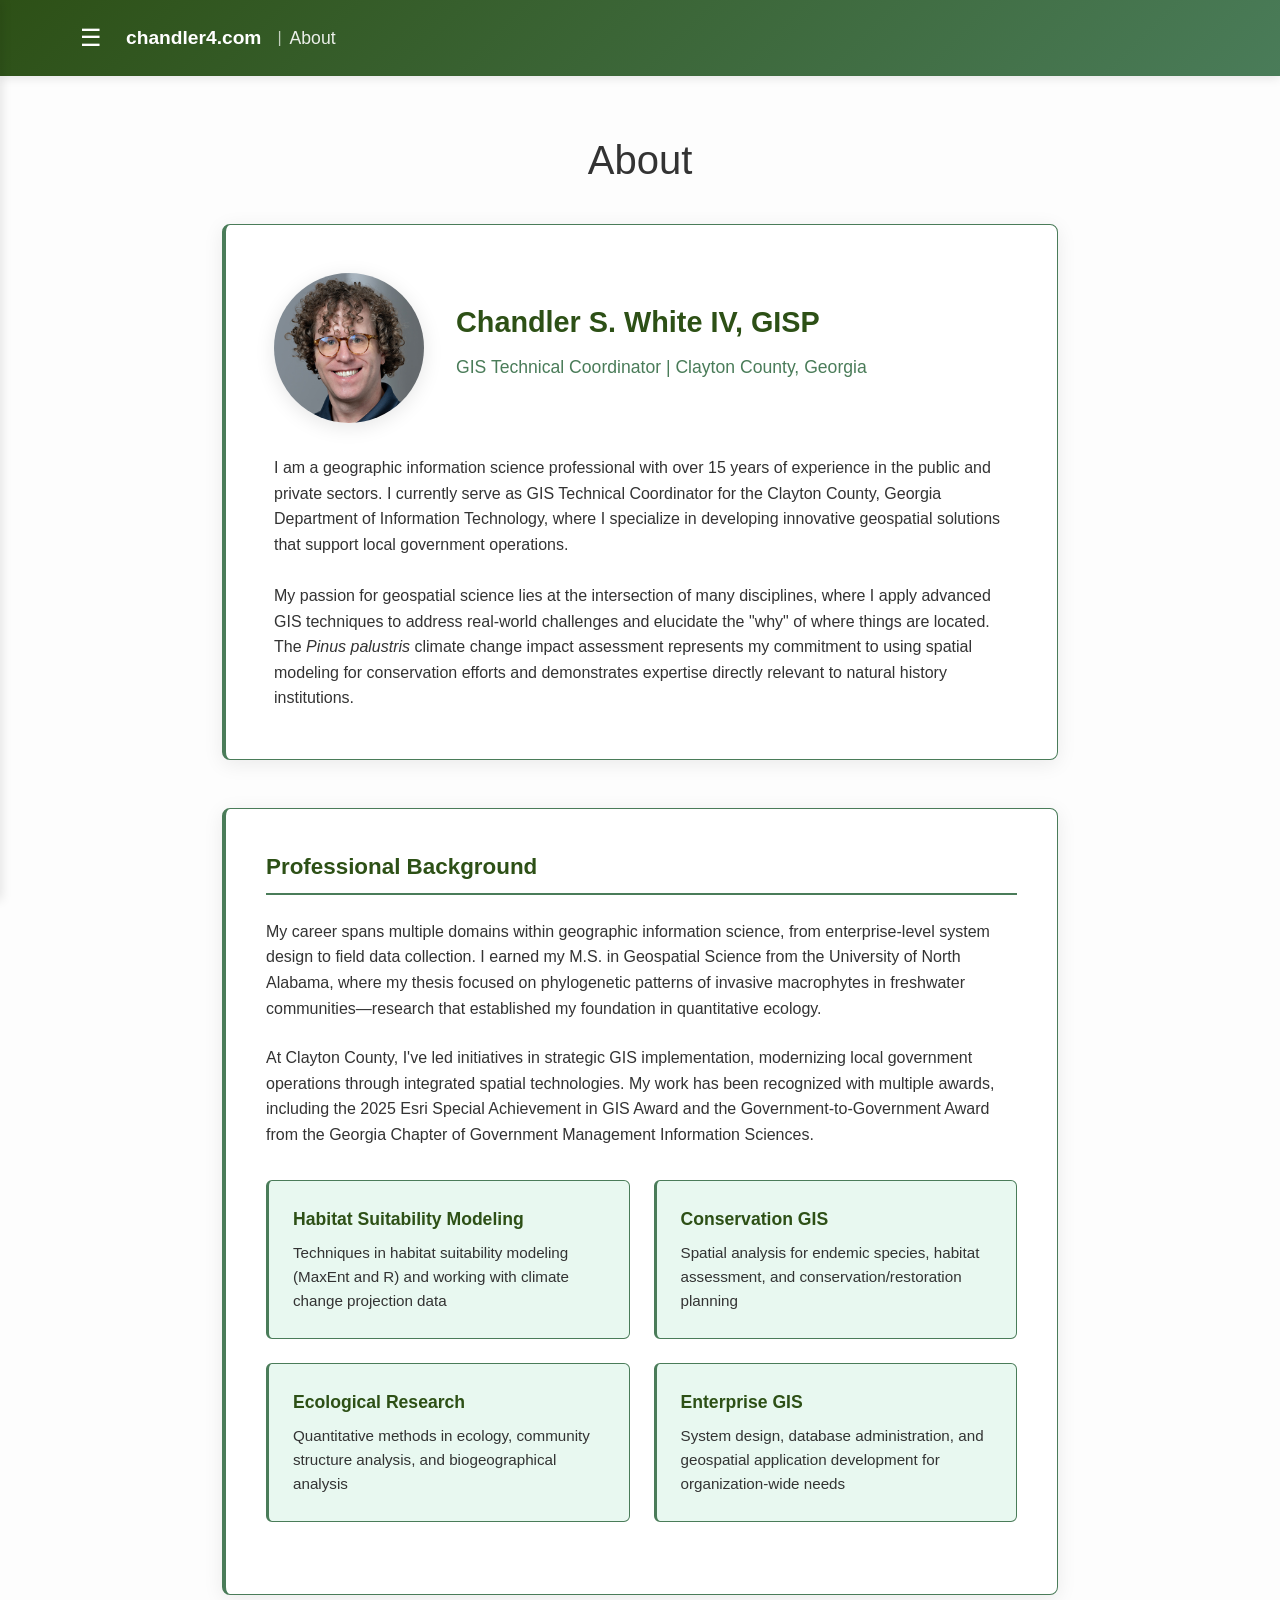
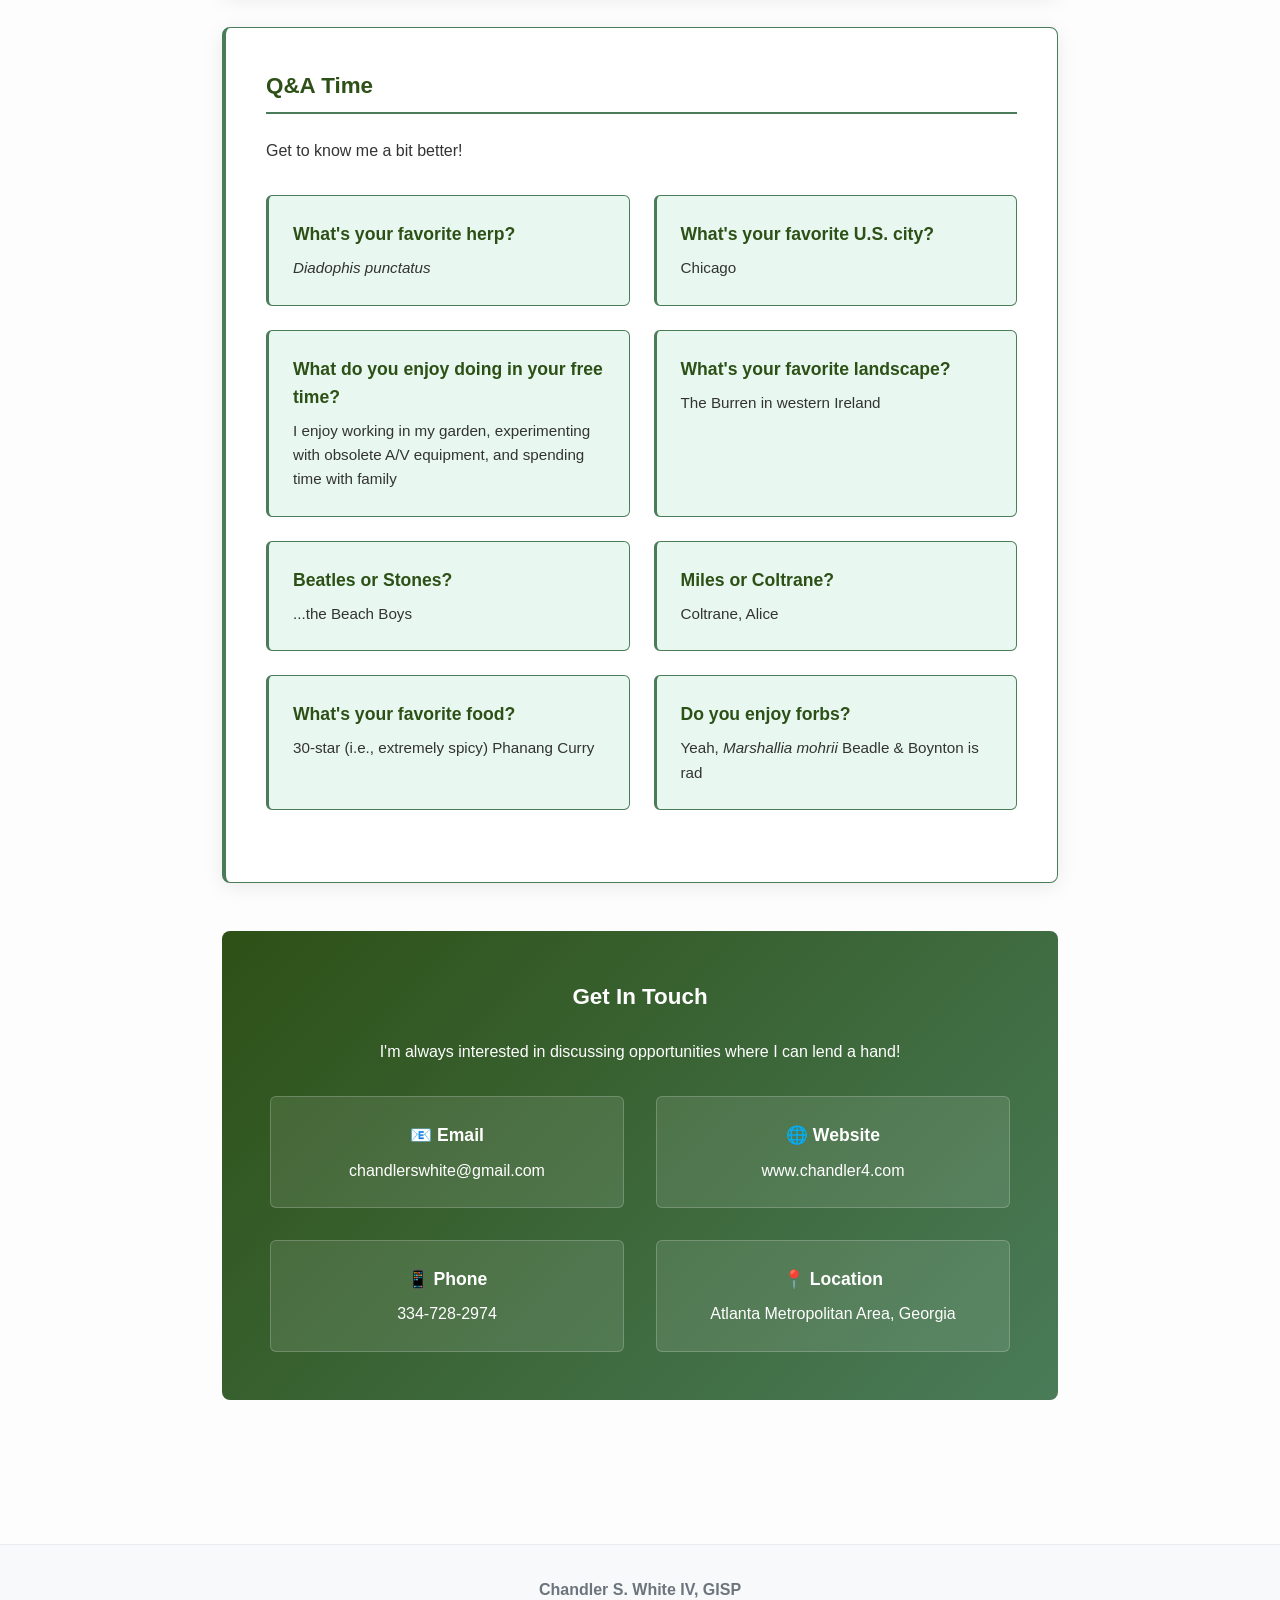
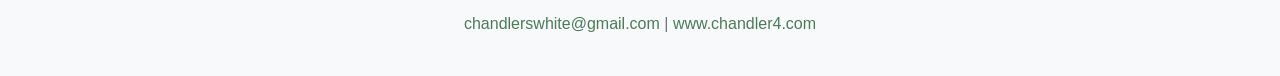
==== about.html @ e71ad875 "Update about.html" ====
<!DOCTYPE html>
<html lang="en">
<head>
    <meta charset="UTF-8">
    <meta name="viewport" content="width=device-width, initial-scale=1.0">
    <title>chandler4.com| About</title>
    <meta name="description" content="About Chandler S. White IV - Geographic Information Science Professional specializing in spatial analysis, conservation ecology, and species distribution modeling.">
    <style>
        * {
            margin: 0;
            padding: 0;
            box-sizing: border-box;
        }

        body {
            font-family: 'Segoe UI', Tahoma, Geneva, Verdana, sans-serif;
            line-height: 1.6;
            color: #333;
            background-color: #fdfdfd;
            padding-top: 80px;
        }

        header {
            background: linear-gradient(135deg, #2d5016 0%, #4a7c59 100%);
            color: white;
            position: fixed;
            top: 0;
            left: 0;
            right: 0;
            z-index: 1000;
            box-shadow: 0 2px 10px rgba(0,0,0,0.1);
            transition: box-shadow 0.3s ease;
        }

        .header-content {
            display: flex;
            align-items: center;
            padding: 1rem 2rem;
            max-width: 1200px;
            margin: 0 auto;
        }

        .hamburger {
            background: none;
            border: none;
            color: white;
            font-size: 1.5rem;
            cursor: pointer;
            padding: 0.5rem;
            margin-right: 1rem;
            border-radius: 4px;
            transition: background-color 0.3s ease;
        }

        .hamburger:hover {
            background-color: rgba(255,255,255,0.1);
        }

        .site-title {
            font-size: 1.2rem;
            font-weight: 600;
            margin-right: 0.5rem;
        }

        .separator {
            margin: 0 0.5rem;
            opacity: 0.7;
        }

        .page-title {
            font-size: 1.1rem;
            font-weight: 400;
            opacity: 0.9;
        }

        .nav-menu {
            position: fixed;
            top: 0;
            left: -300px;
            width: 300px;
            height: 100vh;
            background: linear-gradient(135deg, #2d5016 0%, #4a7c59 100%);
            transition: left 0.3s ease;
            z-index: 1001;
            padding-top: 5rem;
            box-shadow: 2px 0 10px rgba(0,0,0,0.1);
        }

        .nav-menu.open {
            left: 0;
        }

        .nav-overlay {
            position: fixed;
            top: 0;
            left: 0;
            width: 100%;
            height: 100vh;
            background: rgba(0,0,0,0.5);
            z-index: 999;
            opacity: 0;
            visibility: hidden;
            transition: opacity 0.3s ease, visibility 0.3s ease;
        }

        .nav-overlay.open {
            opacity: 1;
            visibility: visible;
        }

        .nav-menu ul {
            list-style: none;
            padding: 0 2rem;
        }

        .nav-menu li {
            margin-bottom: 0.5rem;
        }

        .nav-menu a {
            color: white;
            text-decoration: none;
            font-weight: 500;
            padding: 0.75rem 1rem;
            display: block;
            border-radius: 4px;
            transition: background-color 0.3s ease;
        }

        .nav-menu a:hover, .nav-menu a.active {
            background-color: rgba(255,255,255,0.2);
        }

        .close-menu {
            position: absolute;
            top: 1rem;
            right: 1rem;
            background: none;
            border: none;
            color: white;
            font-size: 1.5rem;
            cursor: pointer;
            padding: 0.5rem;
            border-radius: 4px;
            transition: background-color 0.3s ease;
        }

        .close-menu:hover {
            background-color: rgba(255,255,255,0.1);
        }

        body {
            padding-top: 80px;
        }

        .container {
            max-width: 1200px;
            margin: 0 auto;
            padding: 0 2rem;
        }

        .hero {
            text-align: center;
            margin-bottom: 2rem;
        }

        .hero h1 {
            font-size: 2.5rem;
            margin-bottom: 0.5rem;
            font-weight: 300;
        }

        .hero h2 {
            font-size: 1.2rem;
            opacity: 0.9;
            font-weight: 400;
        }

        main {
            max-width: 900px;
            margin: 0 auto;
            padding: 3rem 2rem;
        }

        .profile-section {
            background: white;
            border-radius: 8px;
            padding: 3rem;
            margin-bottom: 3rem;
            box-shadow: 0 4px 20px rgba(0,0,0,0.08);
            border: 1px solid #4a7c59;
            border-left: 4px solid #4a7c59;
        }

        .profile-header {
            display: grid;
            grid-template-columns: auto 1fr;
            gap: 2rem;
            align-items: center;
            margin-bottom: 2rem;
        }

        .profile-photo {
            width: 150px;
            height: 150px;
            border-radius: 50%;
            object-fit: cover;
            box-shadow: 0 4px 20px rgba(0,0,0,0.1);
        }

        .profile-info h3 {
            color: #2d5016;
            font-size: 1.8rem;
            margin-bottom: 0.5rem;
        }

        .profile-info .title {
            color: #4a7c59;
            font-size: 1.1rem;
            margin-bottom: 1rem;
        }

        .content-section {
            background: white;
            border-radius: 8px;
            padding: 2.5rem;
            margin-bottom: 2rem;
            box-shadow: 0 4px 20px rgba(0,0,0,0.08);
            border: 1px solid #4a7c59;
            border-left: 4px solid #4a7c59;
        }

        .content-section h4 {
            color: #2d5016;
            margin-bottom: 1.5rem;
            font-size: 1.4rem;
            border-bottom: 2px solid #4a7c59;
            padding-bottom: 0.5rem;
        }

        .content-section p {
            margin-bottom: 1.5rem;
        }

        .expertise-grid {
            display: grid;
            grid-template-columns: repeat(auto-fit, minmax(250px, 1fr));
            gap: 1.5rem;
            margin: 2rem 0;
        }

        .expertise-card {
            background: #e8f8f0;
            padding: 1.5rem;
            border-radius: 6px;
            border: 1px solid #4a7c59;
            border-left: 3px solid #4a7c59;
        }

        .expertise-card h5 {
            color: #2d5016;
            margin-bottom: 0.5rem;
            font-size: 1.1rem;
        }

        .expertise-card p {
            margin-bottom: 0;
            font-size: 0.95rem;
        }

        .contact-section {
            background: linear-gradient(135deg, #2d5016 0%, #4a7c59 100%);
            color: white;
            border-radius: 8px;
            padding: 3rem;
            text-align: center;
            margin: 3rem 0;
        }

        .contact-section h4 {
            margin-bottom: 1.5rem;
            font-size: 1.4rem;
        }

        .contact-grid {
            display: grid;
            grid-template-columns: repeat(auto-fit, minmax(250px, 1fr));
            gap: 2rem;
            margin-top: 2rem;
        }

        .contact-item {
            background: rgba(255,255,255,0.1);
            padding: 1.5rem;
            border-radius: 6px;
            border: 1px solid rgba(255,255,255,0.2);
        }

        .contact-item h5 {
            margin-bottom: 0.5rem;
            font-size: 1.1rem;
        }

        .contact-item a {
            color: white;
            text-decoration: none;
        }

        .contact-item a:hover {
            text-decoration: underline;
        }

        .research-interests {
            background: linear-gradient(135deg, #e8f8f0 0%, #d4f4e0 100%);
            border: 1px solid #4a7c59;
            padding: 2rem;
            border-radius: 6px;
            margin: 2rem 0;
        }

        .research-interests h5 {
            color: #2d5016;
            margin-bottom: 1rem;
            font-size: 1.2rem;
        }

        .interests-list {
            display: grid;
            grid-template-columns: repeat(auto-fit, minmax(200px, 1fr));
            gap: 1rem;
        }

        .interest-item {
            background: white;
            padding: 1rem;
            border-radius: 4px;
            border: 1px solid #4a7c59;
            border-left: 3px solid #4a7c59;
            font-size: 0.95rem;
        }

        footer {
            background-color: #f8f9fa;
            text-align: center;
            padding: 2rem;
            margin-top: 3rem;
            border-top: 1px solid #e9ecef;
        }

        footer p {
            color: #6c757d;
            margin-bottom: 0.5rem;
        }

        footer a {
            color: #4a7c59;
            text-decoration: none;
        }

        footer a:hover {
            text-decoration: underline;
        }

        @media (max-width: 768px) {
            .hero h1 {
                font-size: 2rem;
            }

            .profile-header {
                grid-template-columns: 1fr;
                text-align: center;
            }

            .profile-photo {
                justify-self: center;
            }

            .expertise-grid, .contact-grid, .interests-list {
                grid-template-columns: 1fr;
            }

            .header-content {
                padding: 1rem;
            }

            .site-title {
                font-size: 1.1rem;
            }

            .page-title {
                font-size: 1rem;
            }
        }
    </style>
</head>
<body>
    <header>
        <div class="nav-overlay" id="navOverlay"></div>
        <div class="nav-menu" id="navMenu">
            <button class="close-menu" id="closeMenu">✕</button>
            <ul>
                <li><a href="index.html">Home</a></li>
                <li><a href="portfolio.html">Portfolio</a></li>
                <li><a href="interactive_habitat_map.html" target="_blank">Interactive Map</a></li>
                <li><a href="cv.html">Curriculum Vitae</a></li>
                <li><a href="#" class="active">About</a></li>
            </ul>
        </div>
        <div class="header-content">
            <button class="hamburger" id="hamburger">☰</button>
            <span class="site-title">chandler4.com</span>
            <span class="separator">|</span>
            <span class="page-title">About</span>
        </div>
    </header>

    <main>
        <div class="container">
            <div class="hero">
                <h1>About</h1>
            </div>
        </div>

        <section class="profile-section">
            <div class="profile-header">
                <img src="assets/headshot.png" alt="Chandler S. White IV" class="profile-photo">
                <div class="profile-info">
                    <h3>Chandler S. White IV, GISP</h3>
                    <p class="title">GIS Technical Coordinator | Clayton County, Georgia</p>
                </div>
            </div>
            
            <p>I am a geographic information science professional with over 15 years of experience in the public and private sectors. I currently serve as GIS Technical Coordinator for the Clayton County, Georgia Department of Information Technology, where I specialize in developing innovative geospatial solutions that support local government operations.</p>
            <br>
            <p>My passion for geospatial science lies at the intersection of many disciplines, where I apply advanced GIS techniques to address real-world challenges and elucidate the "why" of where things are located. The <em>Pinus palustris</em> climate change impact assessment represents my commitment to using spatial modeling for conservation efforts and demonstrates expertise directly relevant to natural history institutions.</p>
        </section>

        <section class="content-section">
            <h4>Professional Background</h4>
            <p>My career spans multiple domains within geographic information science, from enterprise-level system design to field data collection. I earned my M.S. in Geospatial Science from the University of North Alabama, where my thesis focused on phylogenetic patterns of invasive macrophytes in freshwater communities—research that established my foundation in quantitative ecology.</p>
            
            <p>At Clayton County, I've led initiatives in strategic GIS implementation, modernizing local government operations through integrated spatial technologies. My work has been recognized with multiple awards, including the 2025 Esri Special Achievement in GIS Award and the Government-to-Government Award from the Georgia Chapter of Government Management Information Sciences.</p>

            <div class="expertise-grid">
                <div class="expertise-card">
                    <h5>Habitat Suitability Modeling</h5>
                    <p>Techniques in habitat suitability modeling (MaxEnt and R) and working with climate change projection data</p>
                </div>
                <div class="expertise-card">
                    <h5>Conservation GIS</h5>
                    <p>Spatial analysis for endemic species, habitat assessment, and conservation/restoration planning</p>
                </div>
                <div class="expertise-card">
                    <h5>Ecological Research</h5>
                    <p>Quantitative methods in ecology, community structure analysis, and biogeographical analysis</p>
                </div>
                <div class="expertise-card">
                    <h5>Enterprise GIS</h5>
                    <p>System design, database administration, and geospatial application development for organization-wide needs</p>
                </div>
            </div>
        </section>

        <section class="content-section">
            <h4>Q&A Time</h4>
            <p>Get to know me a bit better!</p>

            <div class="expertise-grid">
                <div class="expertise-card">
                    <h5>What's your favorite herp?</h5>
                    <p><em>Diadophis punctatus</em></p>
                </div>
                <div class="expertise-card">
                    <h5>What's your favorite U.S. city?</h5>
                    <p>Chicago</p>
                </div>
                <div class="expertise-card">
                    <h5>What do you enjoy doing in your free time?</h5>
                    <p>I enjoy working in my garden, experimenting with obsolete A/V equipment, and spending time with family</p>
                </div>
                <div class="expertise-card">
                    <h5>What's your favorite landscape?</h5>
                    <p>The Burren in western Ireland</p>
                </div>
                <div class="expertise-card">
                    <h5>Beatles or Stones?</h5>
                    <p>...the Beach Boys</p>
                </div>
                <div class="expertise-card">
                    <h5>Miles or Coltrane?</h5>
                    <p>Coltrane, Alice</p>
                </div>
                <div class="expertise-card">
                    <h5>What's your favorite food?</h5>
                    <p>30-star (i.e., extremely spicy) Phanang Curry</p>
                </div>
                <div class="expertise-card">
                    <h5>Do you enjoy forbs?</h5>
                    <p>Yeah, <em>Marshallia mohrii</em> Beadle & Boynton is rad</p>
                </div>
            </div>
        </section>

        <section class="contact-section">
            <h4>Get In Touch</h4>
            <p>I'm always interested in discussing opportunities where I can lend a hand!</p>
            
            <div class="contact-grid">
                <div class="contact-item">
                    <h5>📧 Email</h5>
                    <a href="mailto:chandlerswhite@gmail.com">chandlerswhite@gmail.com</a>
                </div>
                <div class="contact-item">
                    <h5>🌐 Website</h5>
                    <a href="https://www.chandler4.com">www.chandler4.com</a>
                </div>
                <div class="contact-item">
                    <h5>📱 Phone</h5>
                    334-728-2974
                </div>
                <div class="contact-item">
                    <h5>📍 Location</h5>
                    Atlanta Metropolitan Area, Georgia
                </div>
            </div>
        </section>
    </main>

    <footer>
        <p><strong>Chandler S. White IV, GISP</strong></p>
        <p><a href="mailto:chandlerswhite@gmail.com">chandlerswhite@gmail.com</a> | <a href="https://www.chandler4.com">www.chandler4.com</a></p>
    </footer>
<script>
        const hamburger = document.getElementById('hamburger');
        const navMenu = document.getElementById('navMenu');
        const navOverlay = document.getElementById('navOverlay');
        const closeMenu = document.getElementById('closeMenu');

        function openMenu() {
            navMenu.classList.add('open');
            navOverlay.classList.add('open');
            document.body.style.overflow = 'hidden';
        }

        function closeMenuFunc() {
            navMenu.classList.remove('open');
            navOverlay.classList.remove('open');
            document.body.style.overflow = '';
        }

        hamburger.addEventListener('click', openMenu);
        closeMenu.addEventListener('click', closeMenuFunc);
        navOverlay.addEventListener('click', closeMenuFunc);

        // Add scroll shadow effect
        window.addEventListener('scroll', function() {
            const header = document.querySelector('header');
            if (window.scrollY > 10) {
                header.style.boxShadow = '0 2px 20px rgba(0,0,0,0.15)';
            } else {
                header.style.boxShadow = '0 2px 10px rgba(0,0,0,0.1)';
            }
        });
    </script>
</body>
</html>
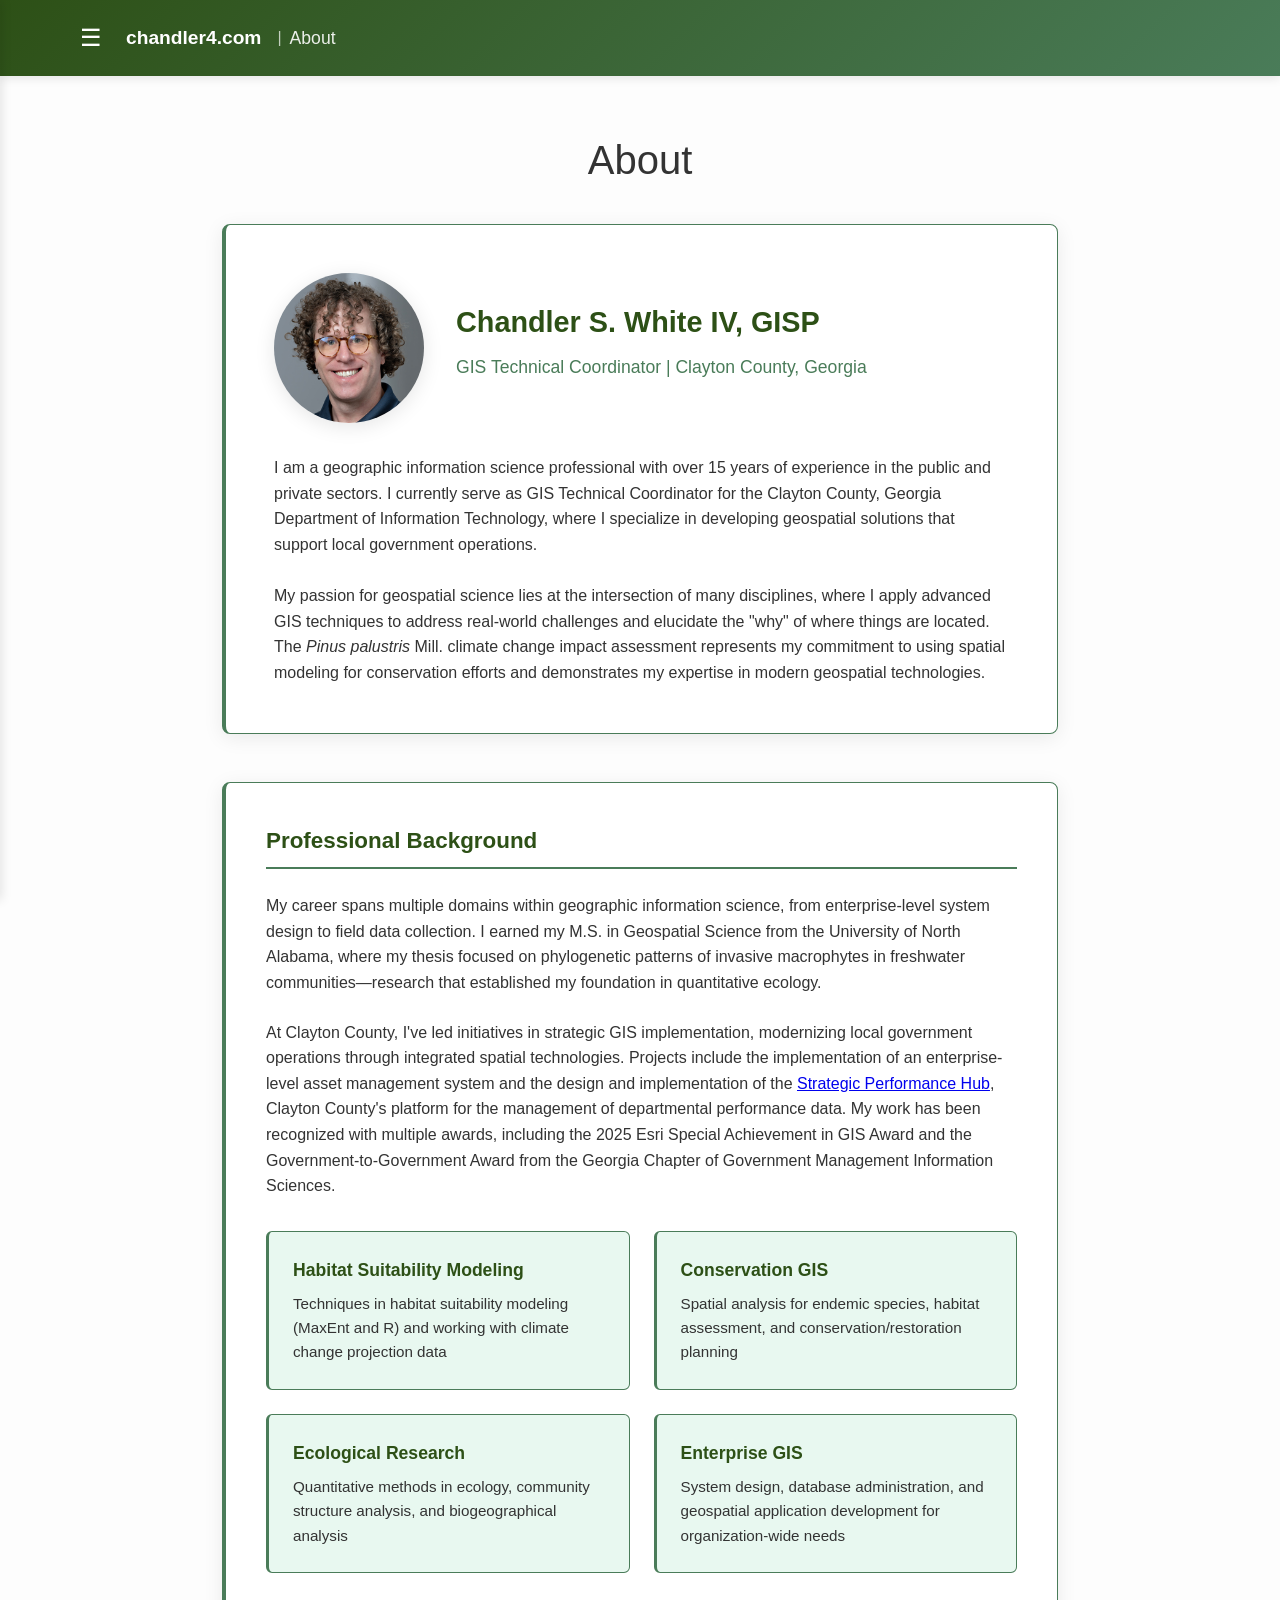
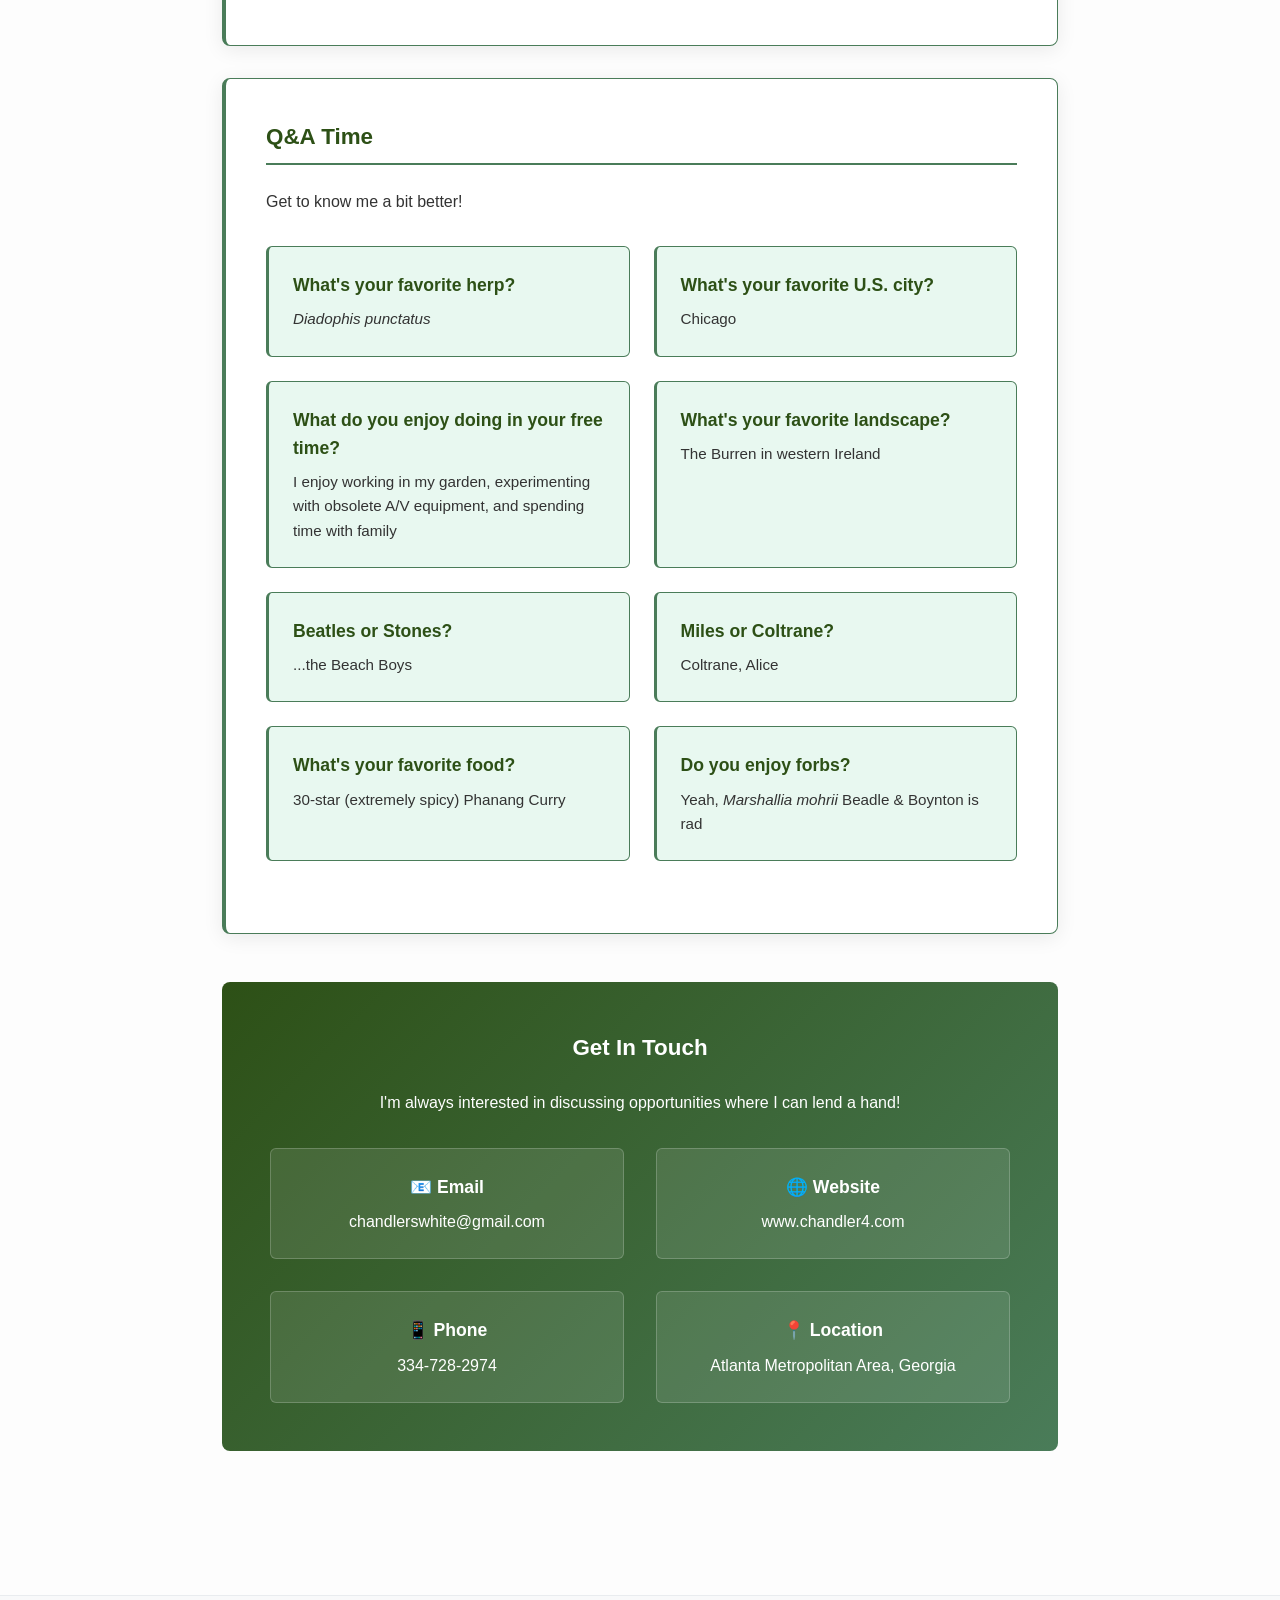
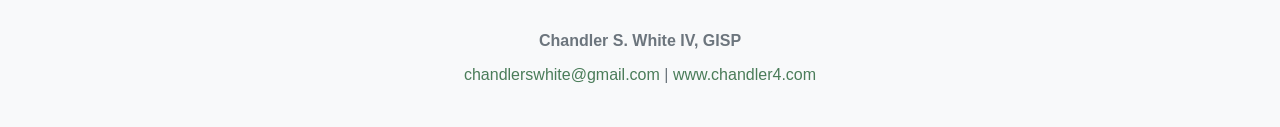
==== commit c0623e8b: "Update about.html" ====
--- a/about.html
+++ b/about.html
@@ -29,7 +29,7 @@
             right: 0;
             z-index: 1000;
             box-shadow: 0 2px 10px rgba(0,0,0,0.1);
-            transition: box-shadow 0.3s ease;
+            transition: box-shadow 0.3s ease, transform 0.3s ease; /* Added transform transition */
         }
 
         .header-content {
@@ -430,16 +430,16 @@
                 </div>
             </div>
             
-            <p>I am a geographic information science professional with over 15 years of experience in the public and private sectors. I currently serve as GIS Technical Coordinator for the Clayton County, Georgia Department of Information Technology, where I specialize in developing innovative geospatial solutions that support local government operations.</p>
+            <p>I am a geographic information science professional with over 15 years of experience in the public and private sectors. I currently serve as GIS Technical Coordinator for the Clayton County, Georgia Department of Information Technology, where I specialize in developing geospatial solutions that support local government operations.</p>
             <br>
-            <p>My passion for geospatial science lies at the intersection of many disciplines, where I apply advanced GIS techniques to address real-world challenges and elucidate the "why" of where things are located. The <em>Pinus palustris</em> climate change impact assessment represents my commitment to using spatial modeling for conservation efforts and demonstrates expertise directly relevant to natural history institutions.</p>
+            <p>My passion for geospatial science lies at the intersection of many disciplines, where I apply advanced GIS techniques to address real-world challenges and elucidate the "why" of where things are located. The <em>Pinus palustris</em> Mill. climate change impact assessment represents my commitment to using spatial modeling for conservation efforts and demonstrates my expertise in modern geospatial technologies.</p>
         </section>
 
         <section class="content-section">
             <h4>Professional Background</h4>
             <p>My career spans multiple domains within geographic information science, from enterprise-level system design to field data collection. I earned my M.S. in Geospatial Science from the University of North Alabama, where my thesis focused on phylogenetic patterns of invasive macrophytes in freshwater communities—research that established my foundation in quantitative ecology.</p>
             
-            <p>At Clayton County, I've led initiatives in strategic GIS implementation, modernizing local government operations through integrated spatial technologies. My work has been recognized with multiple awards, including the 2025 Esri Special Achievement in GIS Award and the Government-to-Government Award from the Georgia Chapter of Government Management Information Sciences.</p>
+            <p>At Clayton County, I've led initiatives in strategic GIS implementation, modernizing local government operations through integrated spatial technologies. Projects include the implementation of an enterprise-level asset management system and the design and implementation of the <a href="https://performance.claytoncountyga.gov/">Strategic Performance Hub</a>, Clayton County's platform for the management of departmental performance data. My work has been recognized with multiple awards, including the 2025 Esri Special Achievement in GIS Award and the Government-to-Government Award from the Georgia Chapter of Government Management Information Sciences.</p>
 
             <div class="expertise-grid">
                 <div class="expertise-card">
@@ -492,7 +492,7 @@
                 </div>
                 <div class="expertise-card">
                     <h5>What's your favorite food?</h5>
-                    <p>30-star (i.e., extremely spicy) Phanang Curry</p>
+                    <p>30-star (extremely spicy) Phanang Curry</p>
                 </div>
                 <div class="expertise-card">
                     <h5>Do you enjoy forbs?</h5>
@@ -531,36 +531,57 @@
         <p><a href="mailto:chandlerswhite@gmail.com">chandlerswhite@gmail.com</a> | <a href="https://www.chandler4.com">www.chandler4.com</a></p>
     </footer>
 <script>
-        const hamburger = document.getElementById('hamburger');
-        const navMenu = document.getElementById('navMenu');
-        const navOverlay = document.getElementById('navOverlay');
-        const closeMenu = document.getElementById('closeMenu');
-
-        function openMenu() {
-            navMenu.classList.add('open');
-            navOverlay.classList.add('open');
-            document.body.style.overflow = 'hidden';
-        }
-
-        function closeMenuFunc() {
-            navMenu.classList.remove('open');
-            navOverlay.classList.remove('open');
-            document.body.style.overflow = '';
-        }
-
-        hamburger.addEventListener('click', openMenu);
-        closeMenu.addEventListener('click', closeMenuFunc);
-        navOverlay.addEventListener('click', closeMenuFunc);
-
-        // Add scroll shadow effect
-        window.addEventListener('scroll', function() {
-            const header = document.querySelector('header');
-            if (window.scrollY > 10) {
-                header.style.boxShadow = '0 2px 20px rgba(0,0,0,0.15)';
-            } else {
-                header.style.boxShadow = '0 2px 10px rgba(0,0,0,0.1)';
-            }
-        });
-    </script>
+    const hamburger = document.getElementById('hamburger');
+    const navMenu = document.getElementById('navMenu');
+    const navOverlay = document.getElementById('navOverlay');
+    const closeMenu = document.getElementById('closeMenu');
+    const header = document.querySelector('header');
+
+    let lastScrollTop = 0;
+    let scrollThreshold = 10; // Minimum scroll distance to trigger hide/show
+
+    function openMenu() {
+        navMenu.classList.add('open');
+        navOverlay.classList.add('open');
+        document.body.style.overflow = 'hidden';
+    }
+
+    function closeMenuFunc() {
+        navMenu.classList.remove('open');
+        navOverlay.classList.remove('open');
+        document.body.style.overflow = '';
+    }
+
+    hamburger.addEventListener('click', openMenu);
+    closeMenu.addEventListener('click', closeMenuFunc);
+    navOverlay.addEventListener('click', closeMenuFunc);
+
+    // Smart header with scroll direction detection
+    window.addEventListener('scroll', function() {
+        let scrollTop = window.pageYOffset || document.documentElement.scrollTop;
+        
+        // Add shadow effect
+        if (scrollTop > 10) {
+            header.style.boxShadow = '0 2px 20px rgba(0,0,0,0.15)';
+        } else {
+            header.style.boxShadow = '0 2px 10px rgba(0,0,0,0.1)';
+        }
+
+        // Auto-hide/show header based on scroll direction
+        if (Math.abs(lastScrollTop - scrollTop) <= scrollThreshold) {
+            return; // Don't do anything if scroll distance is too small
+        }
+
+        if (scrollTop > lastScrollTop && scrollTop > 100) {
+            // Scrolling down & past 100px - hide header
+            header.style.transform = 'translateY(-100%)';
+        } else {
+            // Scrolling up - show header
+            header.style.transform = 'translateY(0)';
+        }
+        
+        lastScrollTop = scrollTop;
+    });
+</script>
 </body>
 </html>
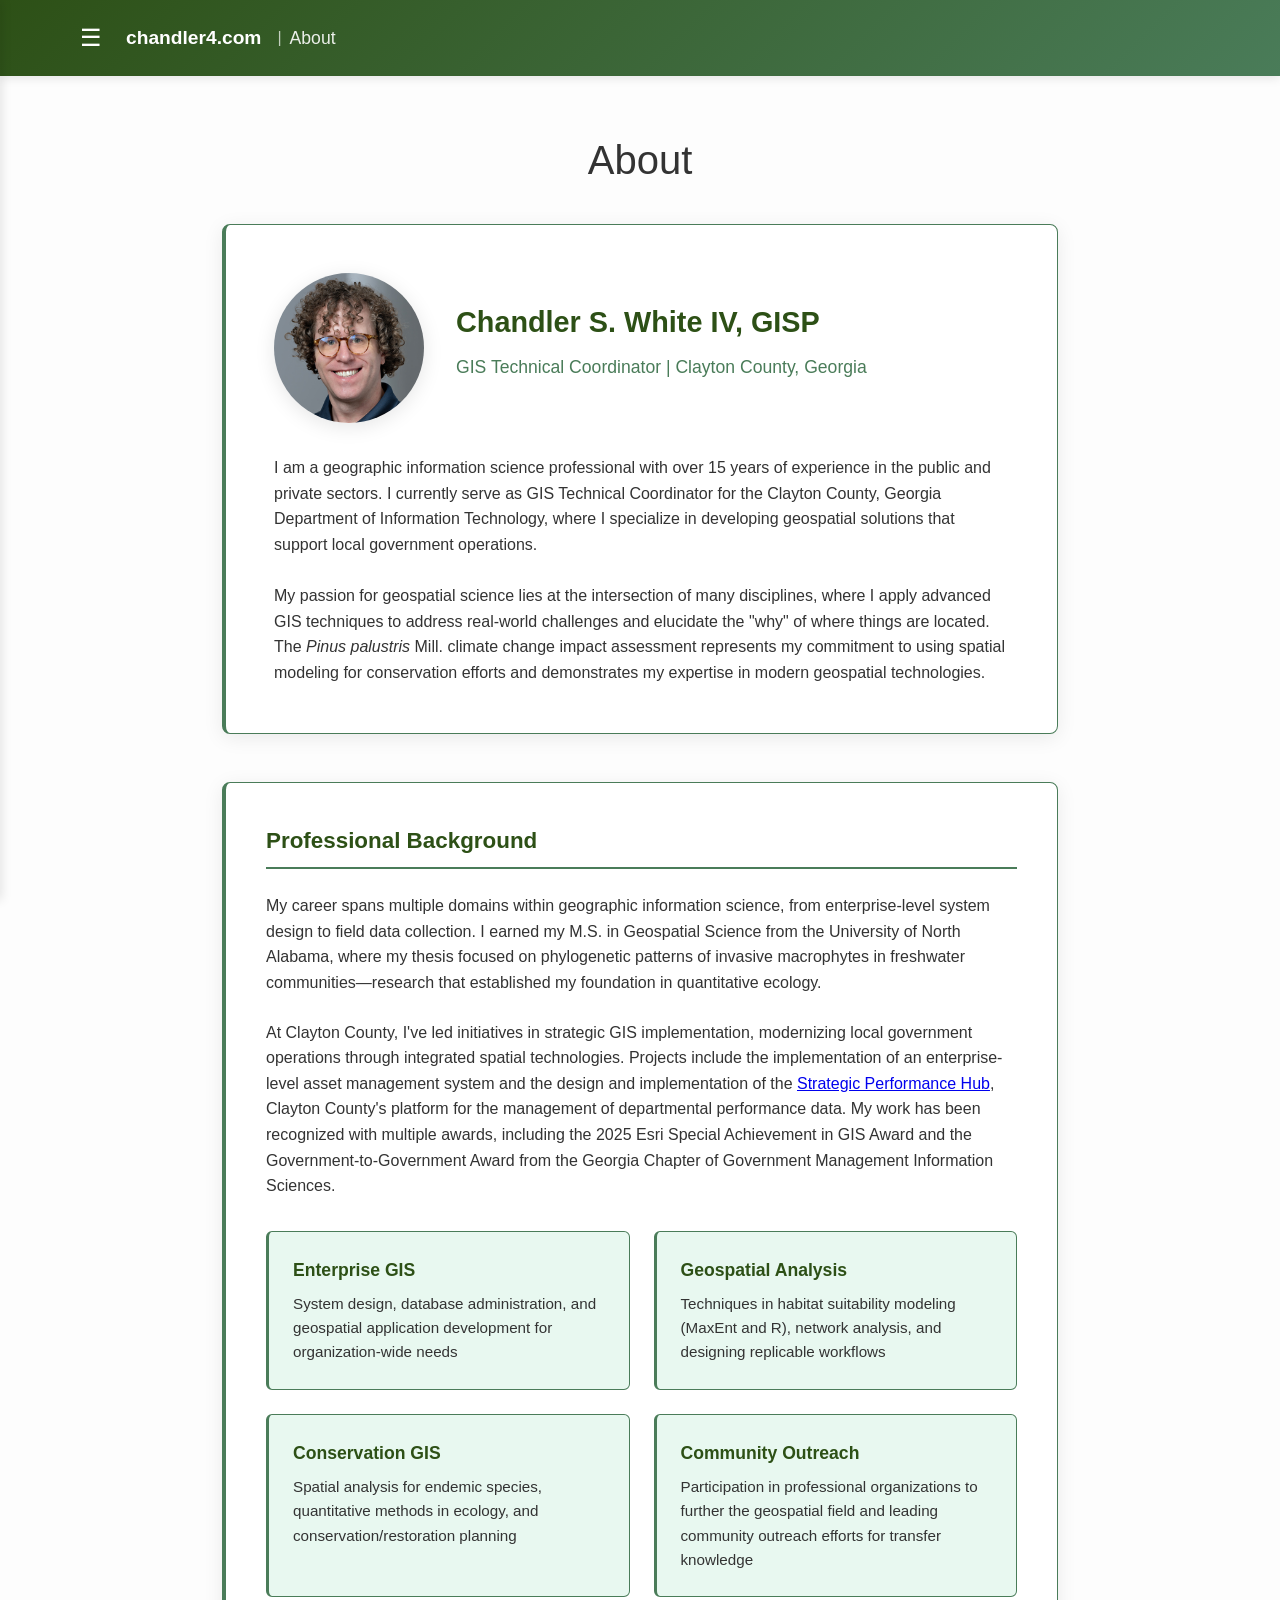
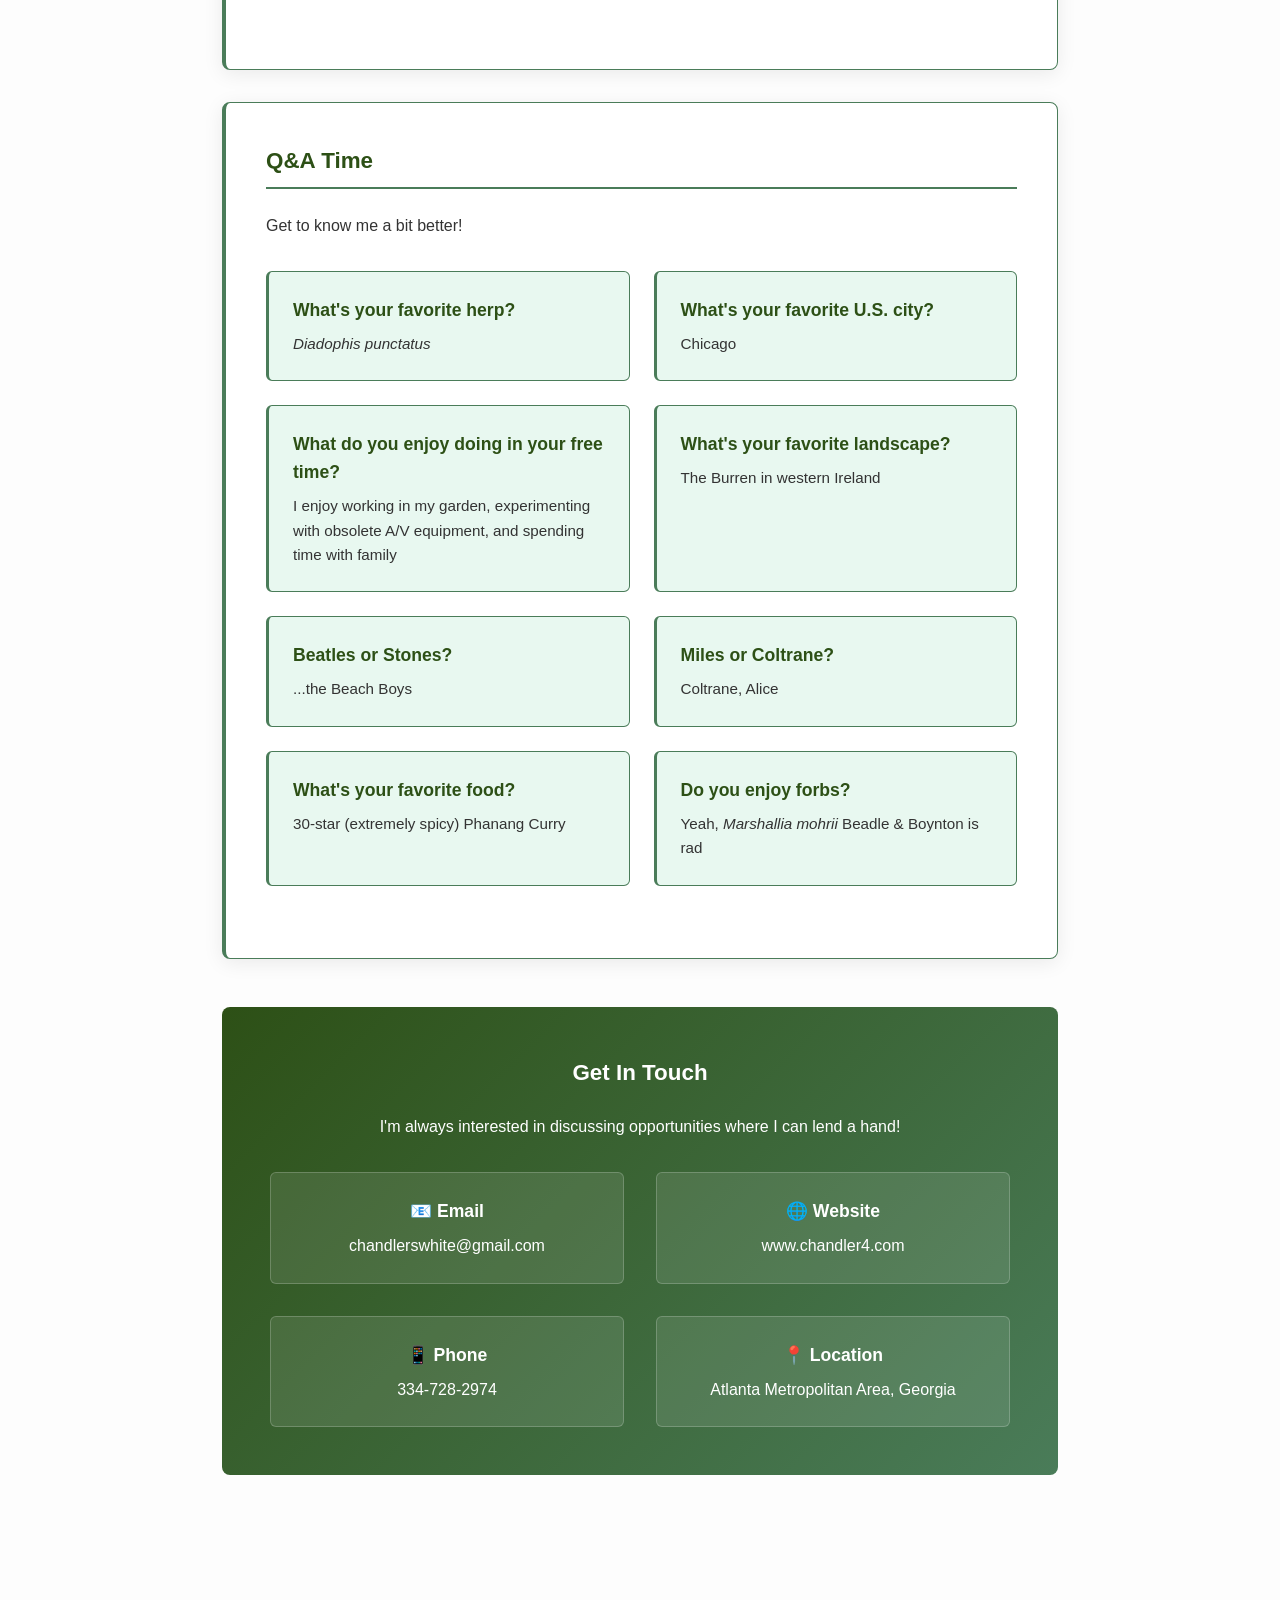
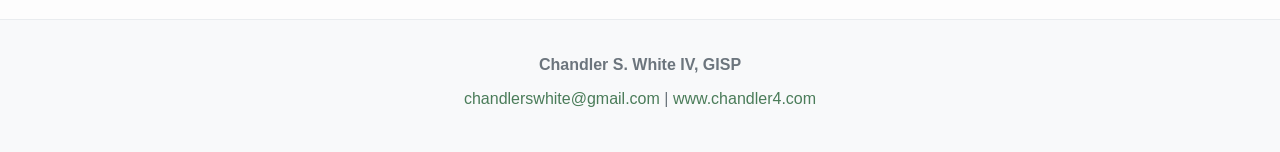
==== commit e2f6d9de: "Update about.html" ====
--- a/about.html
+++ b/about.html
@@ -439,24 +439,24 @@
             <h4>Professional Background</h4>
             <p>My career spans multiple domains within geographic information science, from enterprise-level system design to field data collection. I earned my M.S. in Geospatial Science from the University of North Alabama, where my thesis focused on phylogenetic patterns of invasive macrophytes in freshwater communities—research that established my foundation in quantitative ecology.</p>
             
-            <p>At Clayton County, I've led initiatives in strategic GIS implementation, modernizing local government operations through integrated spatial technologies. Projects include the implementation of an enterprise-level asset management system and the design and implementation of the <a href="https://performance.claytoncountyga.gov/">Strategic Performance Hub</a>, Clayton County's platform for the management of departmental performance data. My work has been recognized with multiple awards, including the 2025 Esri Special Achievement in GIS Award and the Government-to-Government Award from the Georgia Chapter of Government Management Information Sciences.</p>
+            <p>At Clayton County, I've led initiatives in strategic GIS implementation, modernizing local government operations through integrated spatial technologies. Projects include the implementation of an enterprise-level asset management system and the design and implementation of the <a href="https://performance.claytoncountyga.gov/" target="_blank">Strategic Performance Hub</a>, Clayton County's platform for the management of departmental performance data. My work has been recognized with multiple awards, including the 2025 Esri Special Achievement in GIS Award and the Government-to-Government Award from the Georgia Chapter of Government Management Information Sciences.</p>
 
             <div class="expertise-grid">
-                <div class="expertise-card">
-                    <h5>Habitat Suitability Modeling</h5>
-                    <p>Techniques in habitat suitability modeling (MaxEnt and R) and working with climate change projection data</p>
-                </div>
-                <div class="expertise-card">
-                    <h5>Conservation GIS</h5>
-                    <p>Spatial analysis for endemic species, habitat assessment, and conservation/restoration planning</p>
-                </div>
-                <div class="expertise-card">
-                    <h5>Ecological Research</h5>
-                    <p>Quantitative methods in ecology, community structure analysis, and biogeographical analysis</p>
-                </div>
                 <div class="expertise-card">
                     <h5>Enterprise GIS</h5>
                     <p>System design, database administration, and geospatial application development for organization-wide needs</p>
+                </div>
+                <div class="expertise-card">
+                    <h5>Geospatial Analysis</h5>
+                    <p>Techniques in habitat suitability modeling (MaxEnt and R), network analysis, and designing replicable workflows</p>
+                </div>
+                <div class="expertise-card">
+                    <h5>Conservation GIS</h5>
+                    <p>Spatial analysis for endemic species, quantitative methods in ecology, and conservation/restoration planning</p>
+                </div>
+                <div class="expertise-card">
+                    <h5>Community Outreach</h5>
+                    <p>Participation in professional organizations to further the geospatial field and leading community outreach efforts for transfer knowledge</p>
                 </div>
             </div>
         </section>
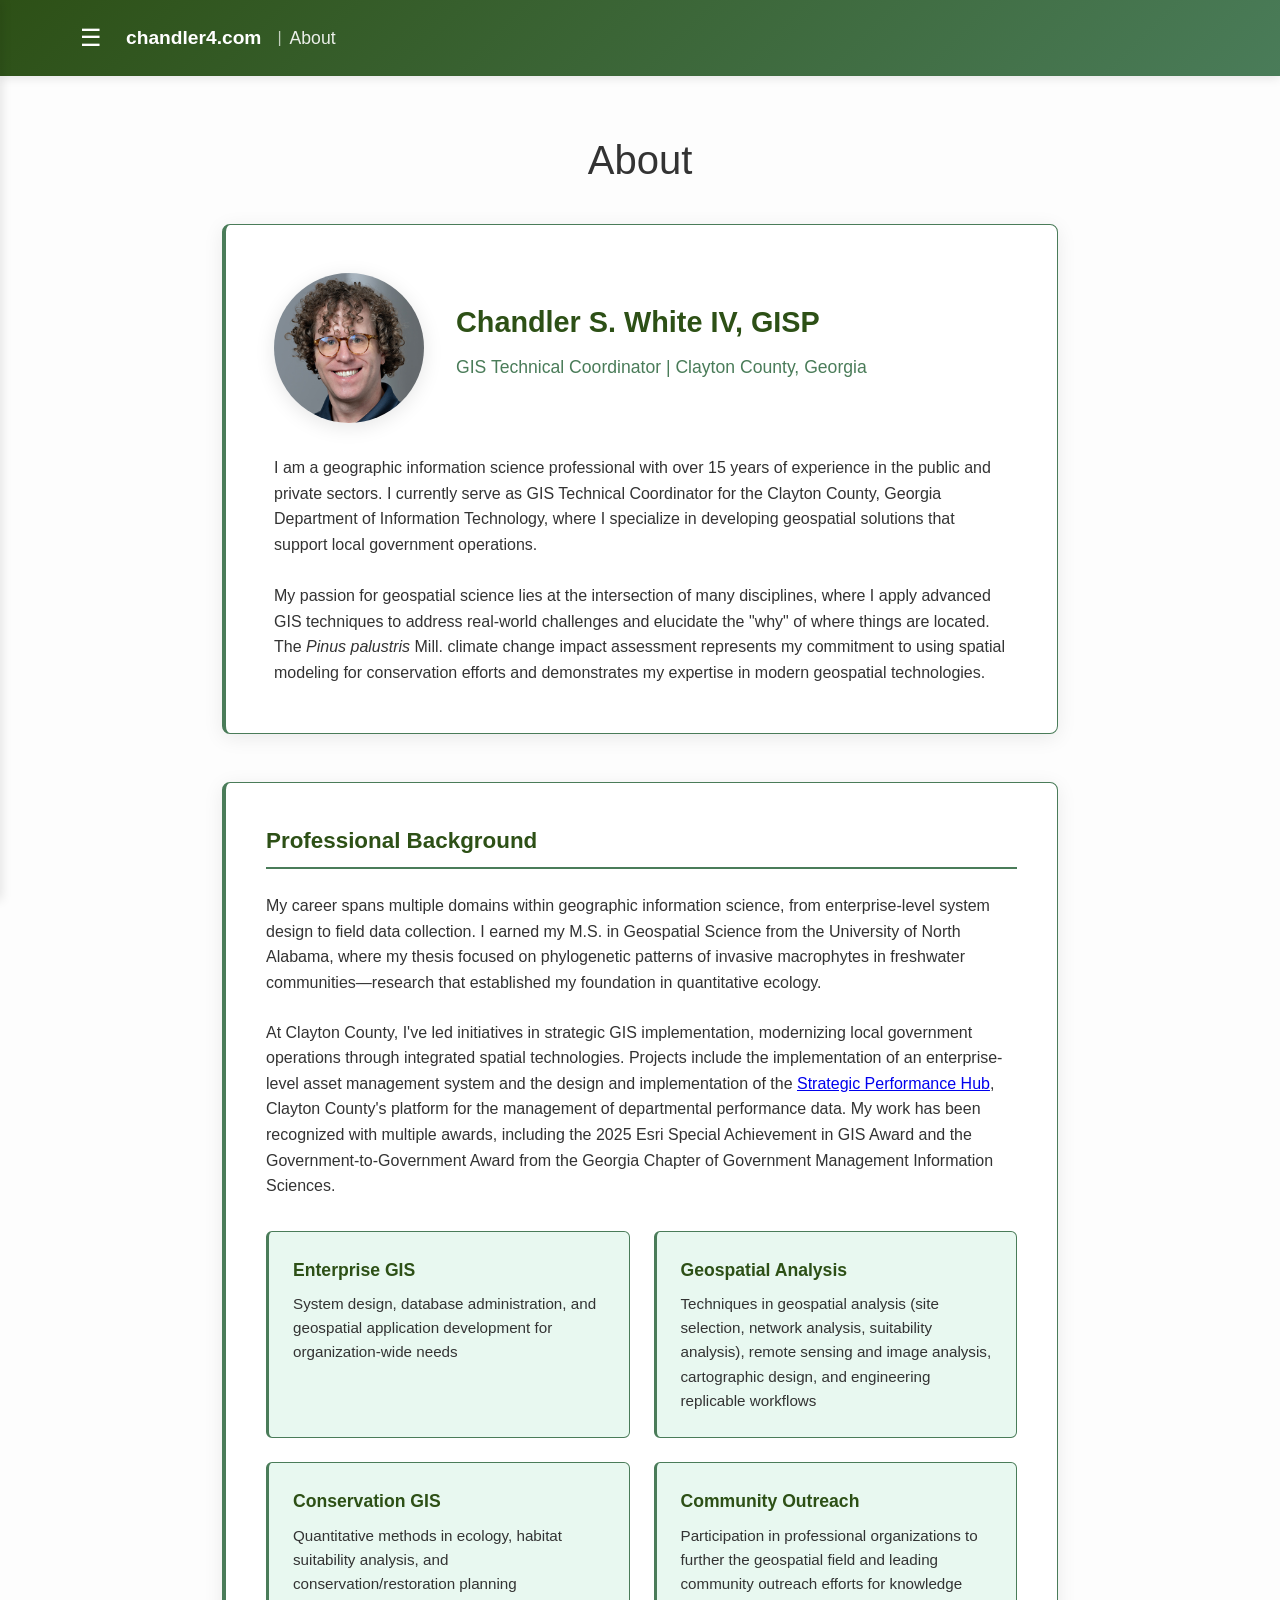
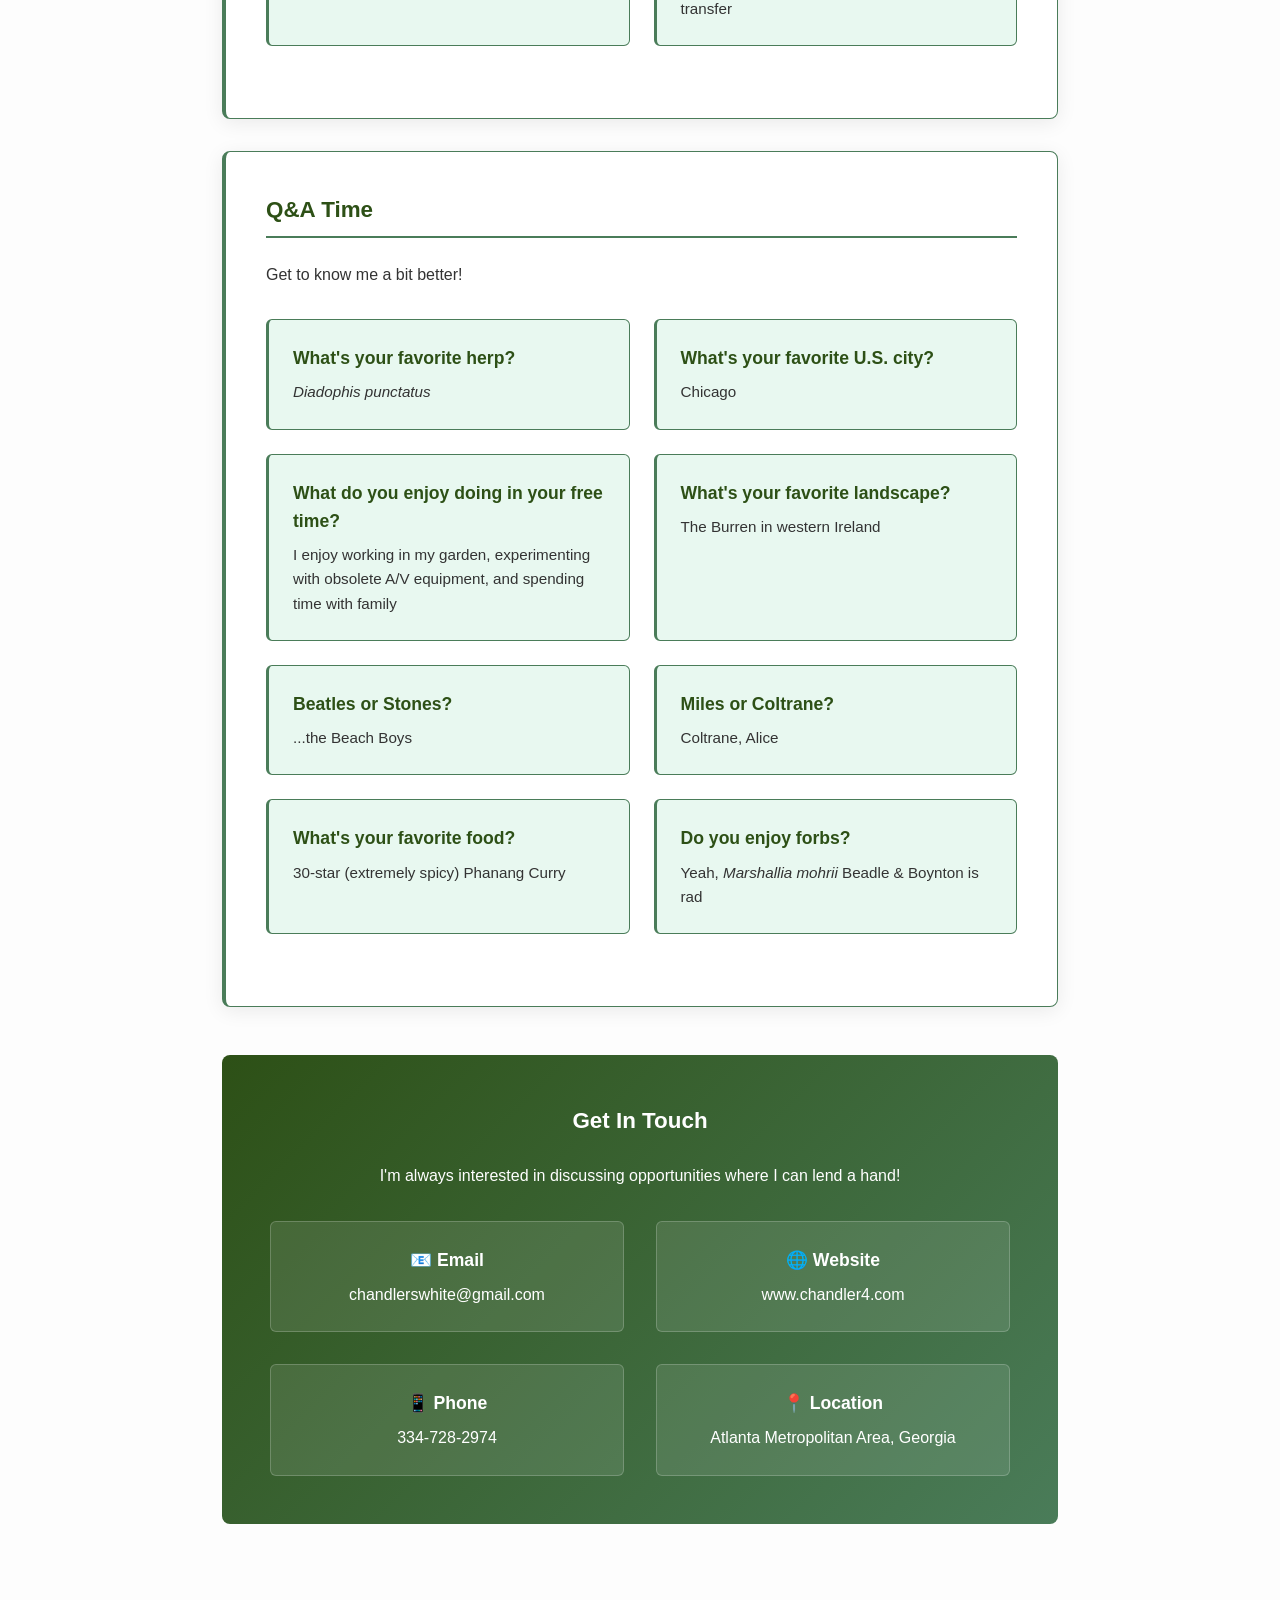
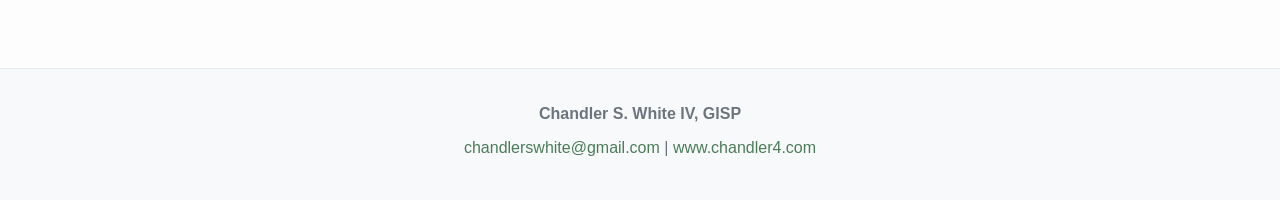
==== commit 8dd56f07: "Update about.html" ====
--- a/about.html
+++ b/about.html
@@ -448,15 +448,15 @@
                 </div>
                 <div class="expertise-card">
                     <h5>Geospatial Analysis</h5>
-                    <p>Techniques in habitat suitability modeling (MaxEnt and R), network analysis, and designing replicable workflows</p>
+                    <p>Techniques in geospatial analysis (site selection, network analysis, suitability analysis), remote sensing and image analysis, cartographic design, and engineering replicable workflows</p>
                 </div>
                 <div class="expertise-card">
                     <h5>Conservation GIS</h5>
-                    <p>Spatial analysis for endemic species, quantitative methods in ecology, and conservation/restoration planning</p>
+                    <p>Quantitative methods in ecology, habitat suitability analysis, and conservation/restoration planning</p>
                 </div>
                 <div class="expertise-card">
                     <h5>Community Outreach</h5>
-                    <p>Participation in professional organizations to further the geospatial field and leading community outreach efforts for transfer knowledge</p>
+                    <p>Participation in professional organizations to further the geospatial field and leading community outreach efforts for knowledge transfer</p>
                 </div>
             </div>
         </section>
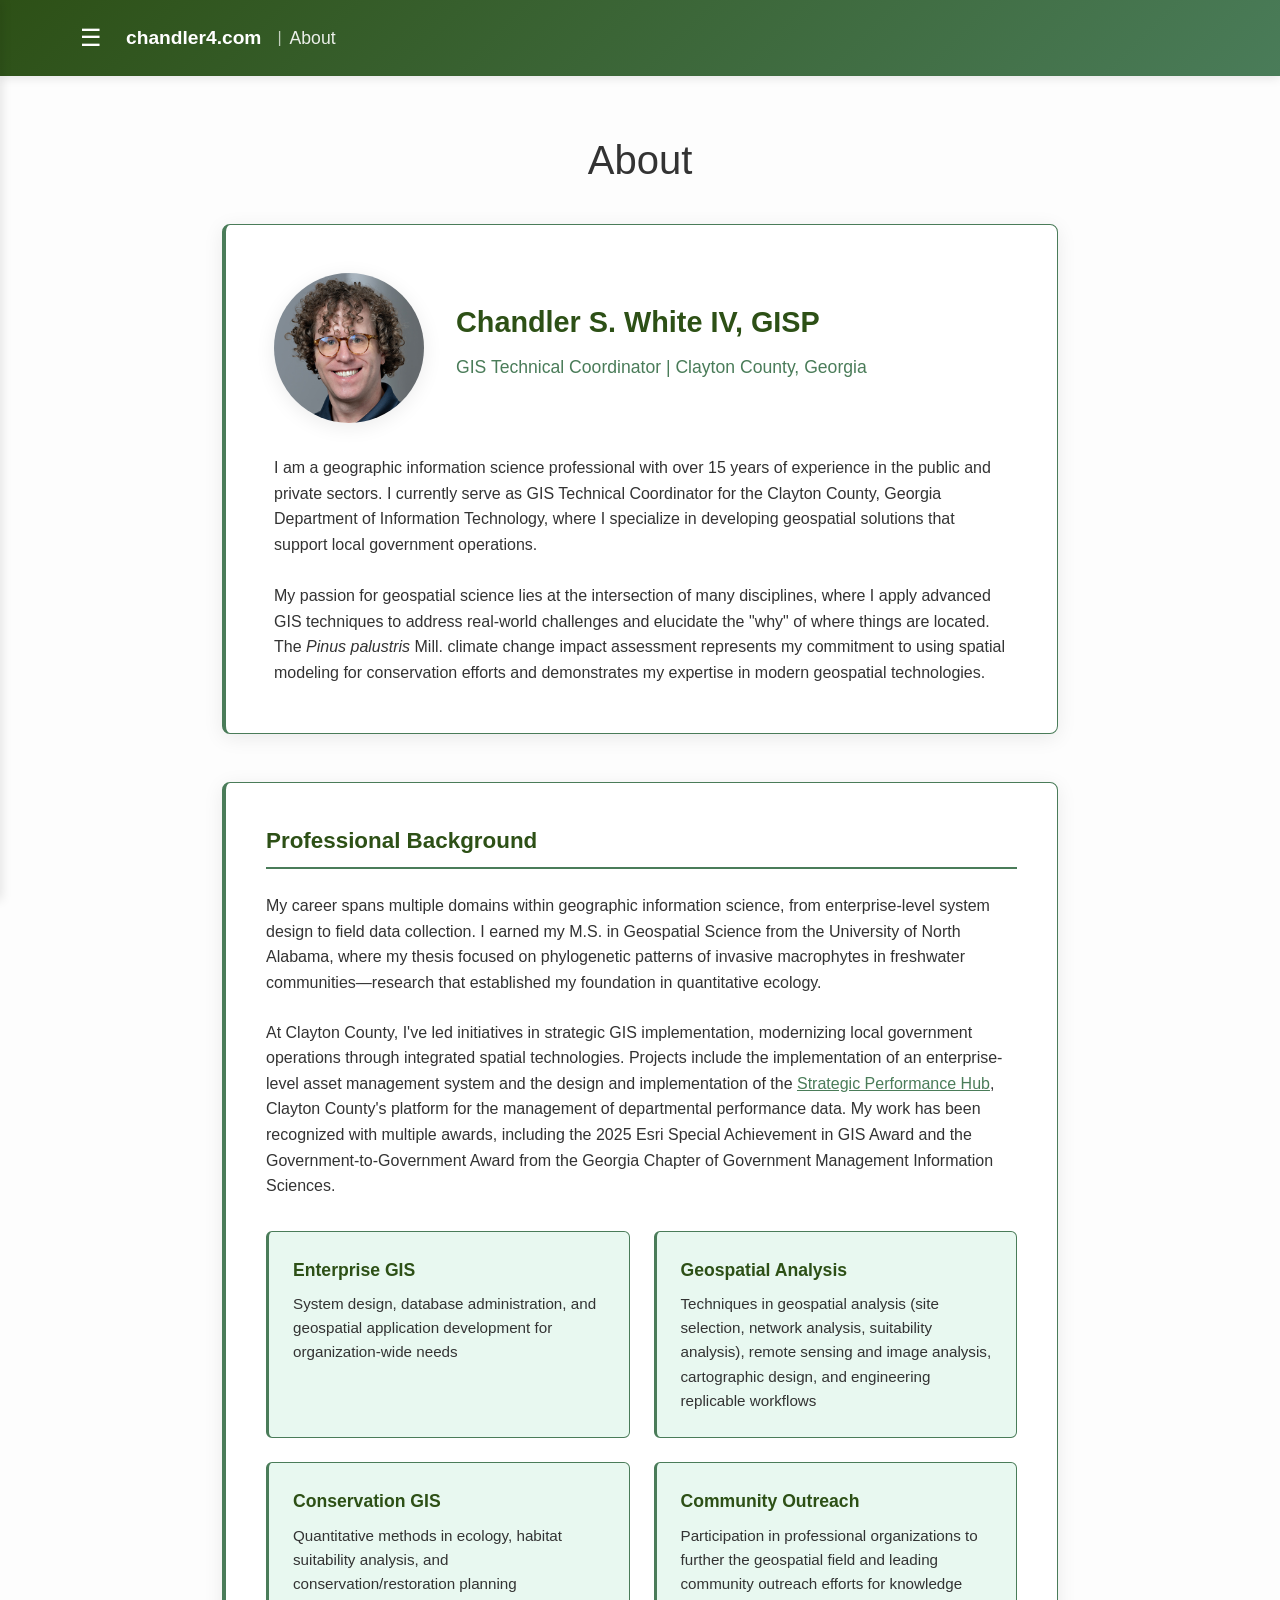
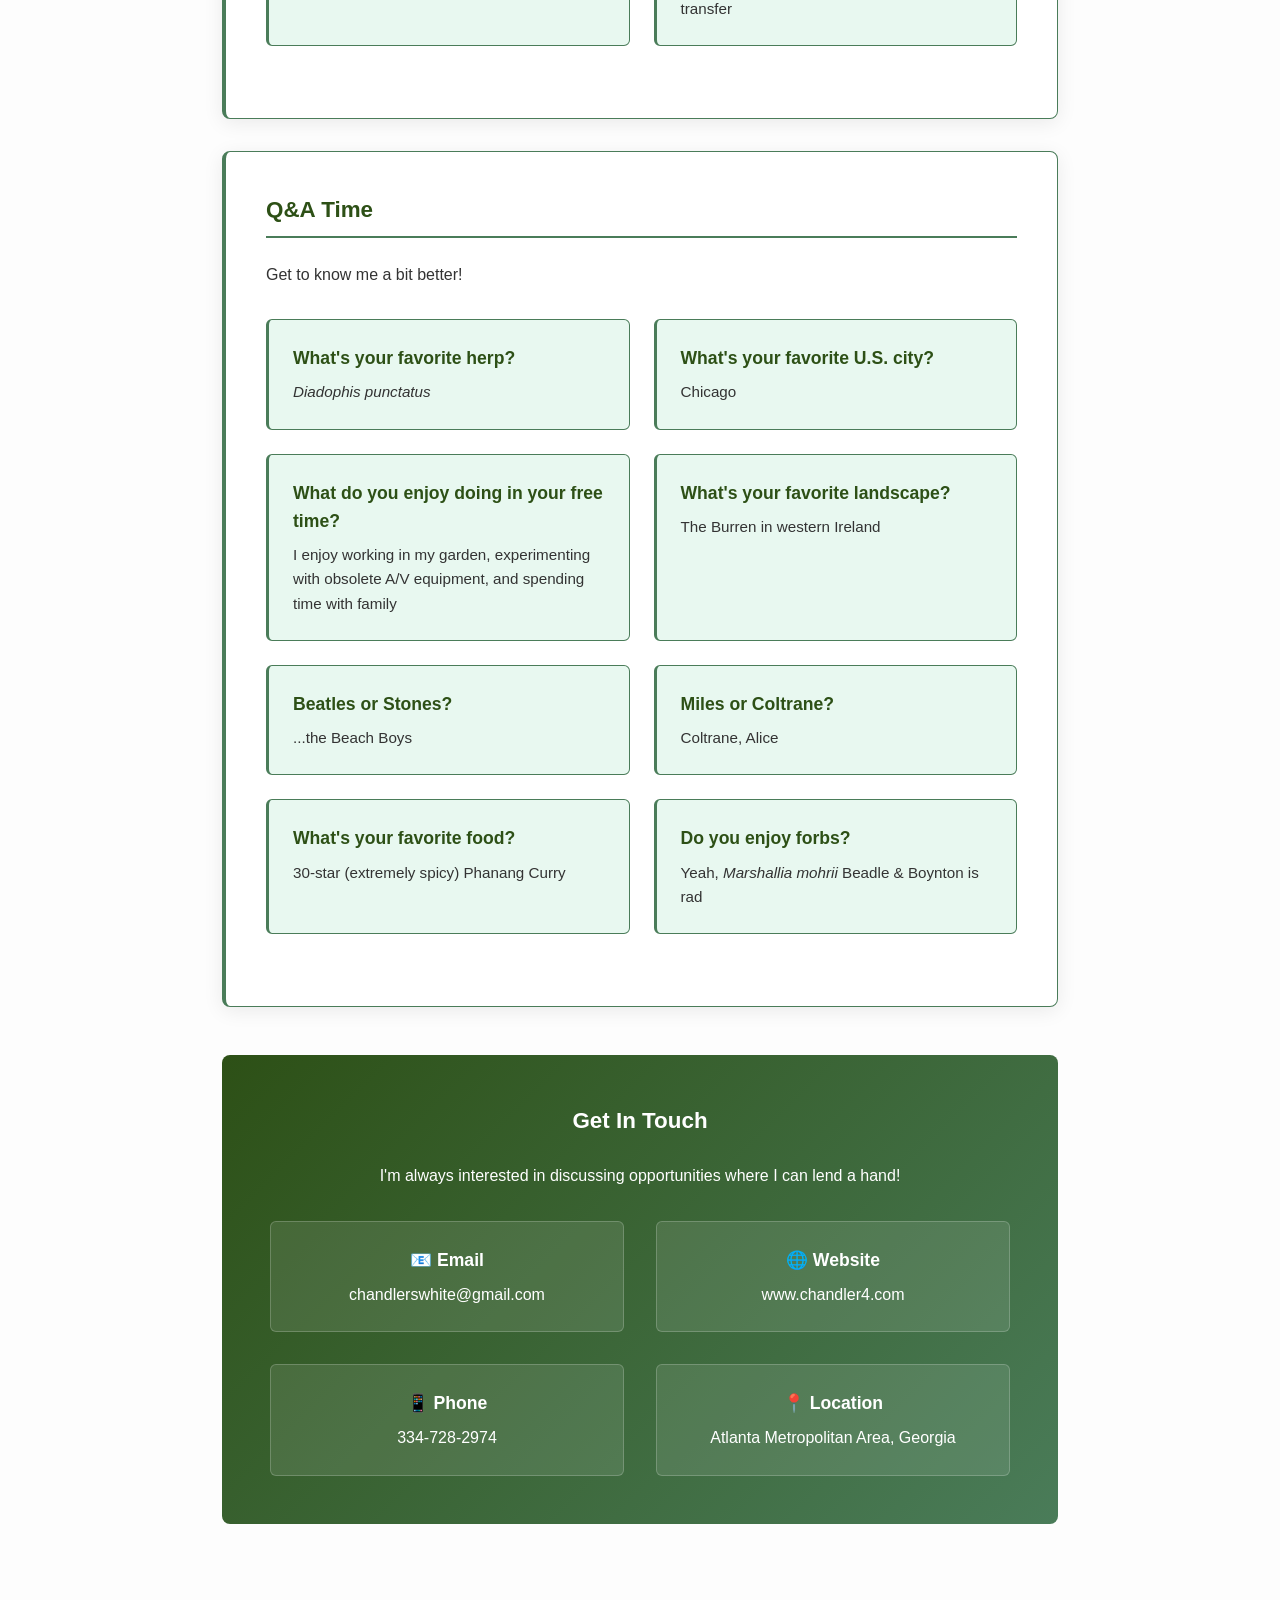
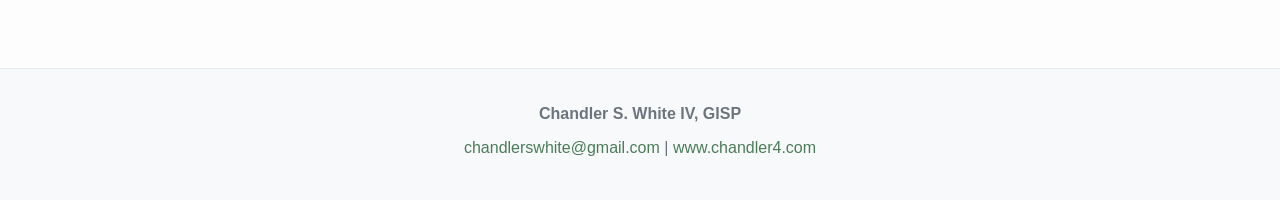
==== commit 9a917a3d: "Update about.html" ====
--- a/about.html
+++ b/about.html
@@ -3,7 +3,7 @@
 <head>
     <meta charset="UTF-8">
     <meta name="viewport" content="width=device-width, initial-scale=1.0">
-    <title>chandler4.com| About</title>
+    <title>chandler4.com | About</title>
     <meta name="description" content="About Chandler S. White IV - Geographic Information Science Professional specializing in spatial analysis, conservation ecology, and species distribution modeling.">
     <style>
         * {
@@ -12,16 +12,34 @@
             box-sizing: border-box;
         }
 
+        /* CSS Variables for theming */
+        :root {
+            --bg-color: #fdfdfd;
+            --text-color: #333;
+            --card-bg: white;
+            --primary-color: #2d5016;
+            --primary-dark: #4a7c59;
+            --accent-color: #4a7c59;
+            --border-color: #4a7c59;
+            --shadow: rgba(0,0,0,0.08);
+            --footer-bg: #f8f9fa;
+            --footer-border: #e9ecef;
+            --footer-text: #6c757d;
+            --expertise-bg: #e8f8f0;
+            --research-bg: linear-gradient(135deg, #e8f8f0 0%, #d4f4e0 100%);
+        }
+
         body {
             font-family: 'Segoe UI', Tahoma, Geneva, Verdana, sans-serif;
             line-height: 1.6;
-            color: #333;
-            background-color: #fdfdfd;
+            color: var(--text-color);
+            background-color: var(--bg-color);
             padding-top: 80px;
+            transition: background-color 0.3s ease, color 0.3s ease;
         }
 
         header {
-            background: linear-gradient(135deg, #2d5016 0%, #4a7c59 100%);
+            background: linear-gradient(135deg, var(--primary-color) 0%, var(--primary-dark) 100%);
             color: white;
             position: fixed;
             top: 0;
@@ -29,7 +47,7 @@
             right: 0;
             z-index: 1000;
             box-shadow: 0 2px 10px rgba(0,0,0,0.1);
-            transition: box-shadow 0.3s ease, transform 0.3s ease; /* Added transform transition */
+            transition: box-shadow 0.3s ease, transform 0.3s ease;
         }
 
         .header-content {
@@ -79,7 +97,7 @@
             left: -300px;
             width: 300px;
             height: 100vh;
-            background: linear-gradient(135deg, #2d5016 0%, #4a7c59 100%);
+            background: linear-gradient(135deg, var(--primary-color) 0%, var(--primary-dark) 100%);
             transition: left 0.3s ease;
             z-index: 1001;
             padding-top: 5rem;
@@ -111,6 +129,7 @@
         .nav-menu ul {
             list-style: none;
             padding: 0 2rem;
+            margin: 0 0 1rem 0;
         }
 
         .nav-menu li {
@@ -118,17 +137,23 @@
         }
 
         .nav-menu a {
-            color: white;
+            color: white !important;
             text-decoration: none;
             font-weight: 500;
             padding: 0.75rem 1rem;
+            margin: 0;
             display: block;
             border-radius: 4px;
             transition: background-color 0.3s ease;
+            text-align: left;
+            width: calc(100% - 2rem);
+            margin-left: 0;
+            margin-right: 0;
         }
 
         .nav-menu a:hover, .nav-menu a.active {
             background-color: rgba(255,255,255,0.2);
+            color: white !important;
         }
 
         .close-menu {
@@ -149,8 +174,33 @@
             background-color: rgba(255,255,255,0.1);
         }
 
-        body {
-            padding-top: 80px;
+        /* Theme toggle button in navigation */
+        .nav-menu .theme-toggle {
+            background: rgba(255,255,255,0.1);
+            border: 1px solid rgba(255,255,255,0.2);
+            border-radius: 4px;
+            color: white !important;
+            padding: 0.75rem 1rem;
+            margin: 1rem 2rem;
+            cursor: pointer;
+            font-weight: 500;
+            transition: background-color 0.3s ease;
+            display: flex;
+            align-items: center;
+            justify-content: space-between;
+            font-size: 1rem;
+            width: auto;
+            box-sizing: border-box;
+        }
+
+        .nav-menu .theme-toggle:hover {
+            background-color: rgba(255,255,255,0.2);
+            color: white !important;
+        }
+
+        .theme-icon {
+            font-size: 1.2rem;
+            margin-left: 0.5rem;
         }
 
         .container {
@@ -183,13 +233,14 @@
         }
 
         .profile-section {
-            background: white;
+            background: var(--card-bg);
             border-radius: 8px;
             padding: 3rem;
             margin-bottom: 3rem;
-            box-shadow: 0 4px 20px rgba(0,0,0,0.08);
-            border: 1px solid #4a7c59;
-            border-left: 4px solid #4a7c59;
+            box-shadow: 0 4px 20px var(--shadow);
+            border: 1px solid var(--border-color);
+            border-left: 4px solid var(--border-color);
+            transition: background-color 0.3s ease, border-color 0.3s ease, box-shadow 0.3s ease;
         }
 
         .profile-header {
@@ -205,37 +256,42 @@
             height: 150px;
             border-radius: 50%;
             object-fit: cover;
-            box-shadow: 0 4px 20px rgba(0,0,0,0.1);
+            box-shadow: 0 4px 20px var(--shadow);
+            transition: box-shadow 0.3s ease;
         }
 
         .profile-info h3 {
-            color: #2d5016;
+            color: var(--primary-color);
             font-size: 1.8rem;
             margin-bottom: 0.5rem;
+            transition: color 0.3s ease;
         }
 
         .profile-info .title {
-            color: #4a7c59;
+            color: var(--accent-color);
             font-size: 1.1rem;
             margin-bottom: 1rem;
+            transition: color 0.3s ease;
         }
 
         .content-section {
-            background: white;
+            background: var(--card-bg);
             border-radius: 8px;
             padding: 2.5rem;
             margin-bottom: 2rem;
-            box-shadow: 0 4px 20px rgba(0,0,0,0.08);
-            border: 1px solid #4a7c59;
-            border-left: 4px solid #4a7c59;
+            box-shadow: 0 4px 20px var(--shadow);
+            border: 1px solid var(--border-color);
+            border-left: 4px solid var(--border-color);
+            transition: background-color 0.3s ease, border-color 0.3s ease, box-shadow 0.3s ease;
         }
 
         .content-section h4 {
-            color: #2d5016;
+            color: var(--primary-color);
             margin-bottom: 1.5rem;
             font-size: 1.4rem;
-            border-bottom: 2px solid #4a7c59;
+            border-bottom: 2px solid var(--accent-color);
             padding-bottom: 0.5rem;
+            transition: color 0.3s ease, border-color 0.3s ease;
         }
 
         .content-section p {
@@ -250,17 +306,19 @@
         }
 
         .expertise-card {
-            background: #e8f8f0;
+            background: var(--expertise-bg);
             padding: 1.5rem;
             border-radius: 6px;
-            border: 1px solid #4a7c59;
-            border-left: 3px solid #4a7c59;
+            border: 1px solid var(--border-color);
+            border-left: 3px solid var(--border-color);
+            transition: background-color 0.3s ease, border-color 0.3s ease;
         }
 
         .expertise-card h5 {
-            color: #2d5016;
+            color: var(--primary-color);
             margin-bottom: 0.5rem;
             font-size: 1.1rem;
+            transition: color 0.3s ease;
         }
 
         .expertise-card p {
@@ -269,7 +327,7 @@
         }
 
         .contact-section {
-            background: linear-gradient(135deg, #2d5016 0%, #4a7c59 100%);
+            background: linear-gradient(135deg, var(--primary-color) 0%, var(--primary-dark) 100%);
             color: white;
             border-radius: 8px;
             padding: 3rem;
@@ -280,6 +338,7 @@
         .contact-section h4 {
             margin-bottom: 1.5rem;
             font-size: 1.4rem;
+            color: white !important;
         }
 
         .contact-grid {
@@ -302,7 +361,7 @@
         }
 
         .contact-item a {
-            color: white;
+            color: white !important;
             text-decoration: none;
         }
 
@@ -311,17 +370,19 @@
         }
 
         .research-interests {
-            background: linear-gradient(135deg, #e8f8f0 0%, #d4f4e0 100%);
-            border: 1px solid #4a7c59;
+            background: var(--research-bg);
+            border: 1px solid var(--border-color);
             padding: 2rem;
             border-radius: 6px;
             margin: 2rem 0;
+            transition: background-color 0.3s ease, border-color 0.3s ease;
         }
 
         .research-interests h5 {
-            color: #2d5016;
+            color: var(--primary-color);
             margin-bottom: 1rem;
             font-size: 1.2rem;
+            transition: color 0.3s ease;
         }
 
         .interests-list {
@@ -331,34 +392,91 @@
         }
 
         .interest-item {
-            background: white;
+            background: var(--card-bg);
             padding: 1rem;
             border-radius: 4px;
-            border: 1px solid #4a7c59;
-            border-left: 3px solid #4a7c59;
+            border: 1px solid var(--border-color);
+            border-left: 3px solid var(--border-color);
             font-size: 0.95rem;
+            transition: background-color 0.3s ease, border-color 0.3s ease;
         }
 
         footer {
-            background-color: #f8f9fa;
+            background-color: var(--footer-bg);
             text-align: center;
             padding: 2rem;
             margin-top: 3rem;
-            border-top: 1px solid #e9ecef;
+            border-top: 1px solid var(--footer-border);
+            transition: background-color 0.3s ease, border-color 0.3s ease;
         }
 
         footer p {
-            color: #6c757d;
+            color: var(--footer-text);
             margin-bottom: 0.5rem;
+            transition: color 0.3s ease;
         }
 
         footer a {
-            color: #4a7c59;
+            color: var(--accent-color);
             text-decoration: none;
         }
 
         footer a:hover {
             text-decoration: underline;
+        }
+
+        /* Dark mode styles */
+        [data-theme="dark"] {
+            --bg-color: #0f0f0f;
+            --text-color: #e0e0e0;
+            --card-bg: #1a1a1a;
+            --primary-color: #3b82f6;
+            --primary-dark: #1e40af;
+            --accent-color: #60a5fa;
+            --border-color: #374151;
+            --shadow: rgba(0,0,0,0.4);
+            --footer-bg: #1a1a1a;
+            --footer-border: #374151;
+            --footer-text: #9ca3af;
+            --expertise-bg: #262626;
+            --research-bg: #262626;
+        }
+
+        [data-theme="dark"] a {
+            color: #60a5fa;
+            transition: color 0.3s ease;
+        }
+
+        [data-theme="dark"] a:hover {
+            color: #93c5fd;
+        }
+
+        [data-theme="dark"] a:visited {
+            color: #a78bfa;
+        }
+
+        [data-theme="light"] {
+            --bg-color: #fdfdfd;
+            --text-color: #333;
+            --card-bg: white;
+            --primary-color: #2d5016;
+            --primary-dark: #4a7c59;
+            --accent-color: #4a7c59;
+            --border-color: #4a7c59;
+            --shadow: rgba(0,0,0,0.08);
+            --footer-bg: #f8f9fa;
+            --footer-border: #e9ecef;
+            --footer-text: #6c757d;
+            --expertise-bg: #e8f8f0;
+            --research-bg: linear-gradient(135deg, #e8f8f0 0%, #d4f4e0 100%);
+        }
+
+        [data-theme="light"] a {
+            color: #4a7c59;
+        }
+
+        [data-theme="light"] a:hover {
+            color: #2d5016;
         }
 
         @media (max-width: 768px) {
@@ -405,6 +523,10 @@
                 <li><a href="cv.html">Curriculum Vitae</a></li>
                 <li><a href="#" class="active">About</a></li>
             </ul>
+            <button class="theme-toggle" id="themeToggle">
+                <span>Dark Mode</span>
+                <span class="theme-icon">🌙</span>
+            </button>
         </div>
         <div class="header-content">
             <button class="hamburger" id="hamburger">☰</button>
@@ -582,6 +704,44 @@
         
         lastScrollTop = scrollTop;
     });
+
+    // Theme toggle functionality
+    const themeToggle = document.getElementById('themeToggle');
+    const html = document.documentElement;
+
+    // Check for saved theme preference or default to light mode
+    const currentTheme = localStorage.getItem('theme') || 'light';
+    html.setAttribute('data-theme', currentTheme);
+    updateThemeIcon(currentTheme);
+
+    themeToggle.addEventListener('click', function() {
+        const currentTheme = html.getAttribute('data-theme');
+        const newTheme = currentTheme === 'dark' ? 'light' : 'dark';
+        
+        html.setAttribute('data-theme', newTheme);
+        localStorage.setItem('theme', newTheme);
+        updateThemeIcon(newTheme);
+    });
+
+    function updateThemeIcon(theme) {
+        const themeText = themeToggle.querySelector('span:first-child');
+        const themeIcon = themeToggle.querySelector('.theme-icon');
+
+        if (theme === 'dark') {
+            themeText.textContent = 'Light Mode';
+            themeIcon.textContent = '☀️';
+        } else {
+            themeText.textContent = 'Dark Mode';
+            themeIcon.textContent = '🌙';
+        }
+    }
+
+    // Initialize theme on page load
+    document.addEventListener('DOMContentLoaded', function() {
+        const savedTheme = localStorage.getItem('theme') || 'light';
+        html.setAttribute('data-theme', savedTheme);
+        updateThemeIcon(savedTheme);
+    });
 </script>
 </body>
 </html>
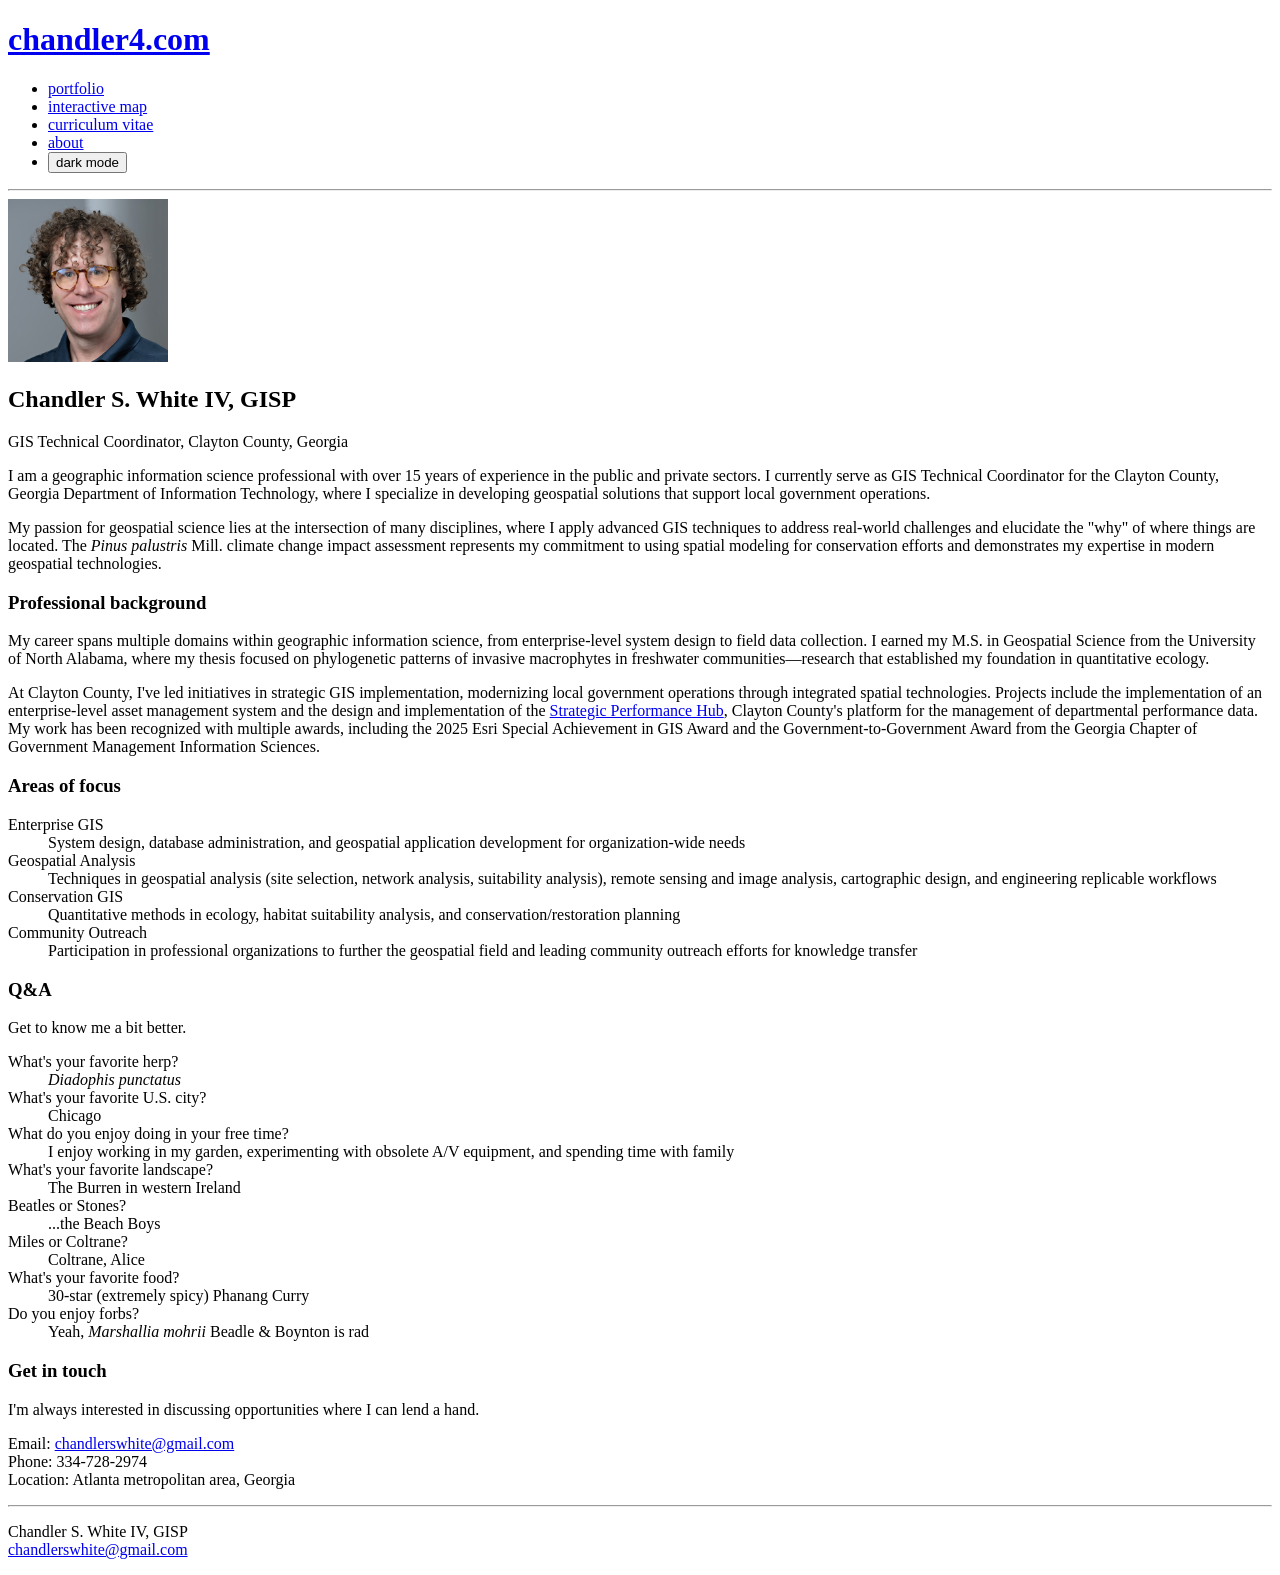
==== commit a9d6c7d1: "Refactor about.html with new layout and features Updated the structure and content of the about page" ====
--- a/about.html
+++ b/about.html
@@ -1,747 +1,69 @@
 <!DOCTYPE html>
 <html lang="en">
 <head>
-    <meta charset="UTF-8">
-    <meta name="viewport" content="width=device-width, initial-scale=1.0">
-    <title>chandler4.com | About</title>
-    <meta name="description" content="About Chandler S. White IV - Geographic Information Science Professional specializing in spatial analysis, conservation ecology, and species distribution modeling.">
-    <style>
-        * {
-            margin: 0;
-            padding: 0;
-            box-sizing: border-box;
-        }
-
-        /* CSS Variables for theming */
-        :root {
-            --bg-color: #fdfdfd;
-            --text-color: #333;
-            --card-bg: white;
-            --primary-color: #2d5016;
-            --primary-dark: #4a7c59;
-            --accent-color: #4a7c59;
-            --border-color: #4a7c59;
-            --shadow: rgba(0,0,0,0.08);
-            --footer-bg: #f8f9fa;
-            --footer-border: #e9ecef;
-            --footer-text: #6c757d;
-            --expertise-bg: #e8f8f0;
-            --research-bg: linear-gradient(135deg, #e8f8f0 0%, #d4f4e0 100%);
-        }
-
-        body {
-            font-family: 'Segoe UI', Tahoma, Geneva, Verdana, sans-serif;
-            line-height: 1.6;
-            color: var(--text-color);
-            background-color: var(--bg-color);
-            padding-top: 80px;
-            transition: background-color 0.3s ease, color 0.3s ease;
-        }
-
-        header {
-            background: linear-gradient(135deg, var(--primary-color) 0%, var(--primary-dark) 100%);
-            color: white;
-            position: fixed;
-            top: 0;
-            left: 0;
-            right: 0;
-            z-index: 1000;
-            box-shadow: 0 2px 10px rgba(0,0,0,0.1);
-            transition: box-shadow 0.3s ease, transform 0.3s ease;
-        }
-
-        .header-content {
-            display: flex;
-            align-items: center;
-            padding: 1rem 2rem;
-            max-width: 1200px;
-            margin: 0 auto;
-        }
-
-        .hamburger {
-            background: none;
-            border: none;
-            color: white;
-            font-size: 1.5rem;
-            cursor: pointer;
-            padding: 0.5rem;
-            margin-right: 1rem;
-            border-radius: 4px;
-            transition: background-color 0.3s ease;
-        }
-
-        .hamburger:hover {
-            background-color: rgba(255,255,255,0.1);
-        }
-
-        .site-title {
-            font-size: 1.2rem;
-            font-weight: 600;
-            margin-right: 0.5rem;
-        }
-
-        .separator {
-            margin: 0 0.5rem;
-            opacity: 0.7;
-        }
-
-        .page-title {
-            font-size: 1.1rem;
-            font-weight: 400;
-            opacity: 0.9;
-        }
-
-        .nav-menu {
-            position: fixed;
-            top: 0;
-            left: -300px;
-            width: 300px;
-            height: 100vh;
-            background: linear-gradient(135deg, var(--primary-color) 0%, var(--primary-dark) 100%);
-            transition: left 0.3s ease;
-            z-index: 1001;
-            padding-top: 5rem;
-            box-shadow: 2px 0 10px rgba(0,0,0,0.1);
-        }
-
-        .nav-menu.open {
-            left: 0;
-        }
-
-        .nav-overlay {
-            position: fixed;
-            top: 0;
-            left: 0;
-            width: 100%;
-            height: 100vh;
-            background: rgba(0,0,0,0.5);
-            z-index: 999;
-            opacity: 0;
-            visibility: hidden;
-            transition: opacity 0.3s ease, visibility 0.3s ease;
-        }
-
-        .nav-overlay.open {
-            opacity: 1;
-            visibility: visible;
-        }
-
-        .nav-menu ul {
-            list-style: none;
-            padding: 0 2rem;
-            margin: 0 0 1rem 0;
-        }
-
-        .nav-menu li {
-            margin-bottom: 0.5rem;
-        }
-
-        .nav-menu a {
-            color: white !important;
-            text-decoration: none;
-            font-weight: 500;
-            padding: 0.75rem 1rem;
-            margin: 0;
-            display: block;
-            border-radius: 4px;
-            transition: background-color 0.3s ease;
-            text-align: left;
-            width: calc(100% - 2rem);
-            margin-left: 0;
-            margin-right: 0;
-        }
-
-        .nav-menu a:hover, .nav-menu a.active {
-            background-color: rgba(255,255,255,0.2);
-            color: white !important;
-        }
-
-        .close-menu {
-            position: absolute;
-            top: 1rem;
-            right: 1rem;
-            background: none;
-            border: none;
-            color: white;
-            font-size: 1.5rem;
-            cursor: pointer;
-            padding: 0.5rem;
-            border-radius: 4px;
-            transition: background-color 0.3s ease;
-        }
-
-        .close-menu:hover {
-            background-color: rgba(255,255,255,0.1);
-        }
-
-        /* Theme toggle button in navigation */
-        .nav-menu .theme-toggle {
-            background: rgba(255,255,255,0.1);
-            border: 1px solid rgba(255,255,255,0.2);
-            border-radius: 4px;
-            color: white !important;
-            padding: 0.75rem 1rem;
-            margin: 1rem 2rem;
-            cursor: pointer;
-            font-weight: 500;
-            transition: background-color 0.3s ease;
-            display: flex;
-            align-items: center;
-            justify-content: space-between;
-            font-size: 1rem;
-            width: auto;
-            box-sizing: border-box;
-        }
-
-        .nav-menu .theme-toggle:hover {
-            background-color: rgba(255,255,255,0.2);
-            color: white !important;
-        }
-
-        .theme-icon {
-            font-size: 1.2rem;
-            margin-left: 0.5rem;
-        }
-
-        .container {
-            max-width: 1200px;
-            margin: 0 auto;
-            padding: 0 2rem;
-        }
-
-        .hero {
-            text-align: center;
-            margin-bottom: 2rem;
-        }
-
-        .hero h1 {
-            font-size: 2.5rem;
-            margin-bottom: 0.5rem;
-            font-weight: 300;
-        }
-
-        .hero h2 {
-            font-size: 1.2rem;
-            opacity: 0.9;
-            font-weight: 400;
-        }
-
-        main {
-            max-width: 900px;
-            margin: 0 auto;
-            padding: 3rem 2rem;
-        }
-
-        .profile-section {
-            background: var(--card-bg);
-            border-radius: 8px;
-            padding: 3rem;
-            margin-bottom: 3rem;
-            box-shadow: 0 4px 20px var(--shadow);
-            border: 1px solid var(--border-color);
-            border-left: 4px solid var(--border-color);
-            transition: background-color 0.3s ease, border-color 0.3s ease, box-shadow 0.3s ease;
-        }
-
-        .profile-header {
-            display: grid;
-            grid-template-columns: auto 1fr;
-            gap: 2rem;
-            align-items: center;
-            margin-bottom: 2rem;
-        }
-
-        .profile-photo {
-            width: 150px;
-            height: 150px;
-            border-radius: 50%;
-            object-fit: cover;
-            box-shadow: 0 4px 20px var(--shadow);
-            transition: box-shadow 0.3s ease;
-        }
-
-        .profile-info h3 {
-            color: var(--primary-color);
-            font-size: 1.8rem;
-            margin-bottom: 0.5rem;
-            transition: color 0.3s ease;
-        }
-
-        .profile-info .title {
-            color: var(--accent-color);
-            font-size: 1.1rem;
-            margin-bottom: 1rem;
-            transition: color 0.3s ease;
-        }
-
-        .content-section {
-            background: var(--card-bg);
-            border-radius: 8px;
-            padding: 2.5rem;
-            margin-bottom: 2rem;
-            box-shadow: 0 4px 20px var(--shadow);
-            border: 1px solid var(--border-color);
-            border-left: 4px solid var(--border-color);
-            transition: background-color 0.3s ease, border-color 0.3s ease, box-shadow 0.3s ease;
-        }
-
-        .content-section h4 {
-            color: var(--primary-color);
-            margin-bottom: 1.5rem;
-            font-size: 1.4rem;
-            border-bottom: 2px solid var(--accent-color);
-            padding-bottom: 0.5rem;
-            transition: color 0.3s ease, border-color 0.3s ease;
-        }
-
-        .content-section p {
-            margin-bottom: 1.5rem;
-        }
-
-        .expertise-grid {
-            display: grid;
-            grid-template-columns: repeat(auto-fit, minmax(250px, 1fr));
-            gap: 1.5rem;
-            margin: 2rem 0;
-        }
-
-        .expertise-card {
-            background: var(--expertise-bg);
-            padding: 1.5rem;
-            border-radius: 6px;
-            border: 1px solid var(--border-color);
-            border-left: 3px solid var(--border-color);
-            transition: background-color 0.3s ease, border-color 0.3s ease;
-        }
-
-        .expertise-card h5 {
-            color: var(--primary-color);
-            margin-bottom: 0.5rem;
-            font-size: 1.1rem;
-            transition: color 0.3s ease;
-        }
-
-        .expertise-card p {
-            margin-bottom: 0;
-            font-size: 0.95rem;
-        }
-
-        .contact-section {
-            background: linear-gradient(135deg, var(--primary-color) 0%, var(--primary-dark) 100%);
-            color: white;
-            border-radius: 8px;
-            padding: 3rem;
-            text-align: center;
-            margin: 3rem 0;
-        }
-
-        .contact-section h4 {
-            margin-bottom: 1.5rem;
-            font-size: 1.4rem;
-            color: white !important;
-        }
-
-        .contact-grid {
-            display: grid;
-            grid-template-columns: repeat(auto-fit, minmax(250px, 1fr));
-            gap: 2rem;
-            margin-top: 2rem;
-        }
-
-        .contact-item {
-            background: rgba(255,255,255,0.1);
-            padding: 1.5rem;
-            border-radius: 6px;
-            border: 1px solid rgba(255,255,255,0.2);
-        }
-
-        .contact-item h5 {
-            margin-bottom: 0.5rem;
-            font-size: 1.1rem;
-        }
-
-        .contact-item a {
-            color: white !important;
-            text-decoration: none;
-        }
-
-        .contact-item a:hover {
-            text-decoration: underline;
-        }
-
-        .research-interests {
-            background: var(--research-bg);
-            border: 1px solid var(--border-color);
-            padding: 2rem;
-            border-radius: 6px;
-            margin: 2rem 0;
-            transition: background-color 0.3s ease, border-color 0.3s ease;
-        }
-
-        .research-interests h5 {
-            color: var(--primary-color);
-            margin-bottom: 1rem;
-            font-size: 1.2rem;
-            transition: color 0.3s ease;
-        }
-
-        .interests-list {
-            display: grid;
-            grid-template-columns: repeat(auto-fit, minmax(200px, 1fr));
-            gap: 1rem;
-        }
-
-        .interest-item {
-            background: var(--card-bg);
-            padding: 1rem;
-            border-radius: 4px;
-            border: 1px solid var(--border-color);
-            border-left: 3px solid var(--border-color);
-            font-size: 0.95rem;
-            transition: background-color 0.3s ease, border-color 0.3s ease;
-        }
-
-        footer {
-            background-color: var(--footer-bg);
-            text-align: center;
-            padding: 2rem;
-            margin-top: 3rem;
-            border-top: 1px solid var(--footer-border);
-            transition: background-color 0.3s ease, border-color 0.3s ease;
-        }
-
-        footer p {
-            color: var(--footer-text);
-            margin-bottom: 0.5rem;
-            transition: color 0.3s ease;
-        }
-
-        footer a {
-            color: var(--accent-color);
-            text-decoration: none;
-        }
-
-        footer a:hover {
-            text-decoration: underline;
-        }
-
-        /* Dark mode styles */
-        [data-theme="dark"] {
-            --bg-color: #0f0f0f;
-            --text-color: #e0e0e0;
-            --card-bg: #1a1a1a;
-            --primary-color: #3b82f6;
-            --primary-dark: #1e40af;
-            --accent-color: #60a5fa;
-            --border-color: #374151;
-            --shadow: rgba(0,0,0,0.4);
-            --footer-bg: #1a1a1a;
-            --footer-border: #374151;
-            --footer-text: #9ca3af;
-            --expertise-bg: #262626;
-            --research-bg: #262626;
-        }
-
-        [data-theme="dark"] a {
-            color: #60a5fa;
-            transition: color 0.3s ease;
-        }
-
-        [data-theme="dark"] a:hover {
-            color: #93c5fd;
-        }
-
-        [data-theme="dark"] a:visited {
-            color: #a78bfa;
-        }
-
-        [data-theme="light"] {
-            --bg-color: #fdfdfd;
-            --text-color: #333;
-            --card-bg: white;
-            --primary-color: #2d5016;
-            --primary-dark: #4a7c59;
-            --accent-color: #4a7c59;
-            --border-color: #4a7c59;
-            --shadow: rgba(0,0,0,0.08);
-            --footer-bg: #f8f9fa;
-            --footer-border: #e9ecef;
-            --footer-text: #6c757d;
-            --expertise-bg: #e8f8f0;
-            --research-bg: linear-gradient(135deg, #e8f8f0 0%, #d4f4e0 100%);
-        }
-
-        [data-theme="light"] a {
-            color: #4a7c59;
-        }
-
-        [data-theme="light"] a:hover {
-            color: #2d5016;
-        }
-
-        @media (max-width: 768px) {
-            .hero h1 {
-                font-size: 2rem;
-            }
-
-            .profile-header {
-                grid-template-columns: 1fr;
-                text-align: center;
-            }
-
-            .profile-photo {
-                justify-self: center;
-            }
-
-            .expertise-grid, .contact-grid, .interests-list {
-                grid-template-columns: 1fr;
-            }
-
-            .header-content {
-                padding: 1rem;
-            }
-
-            .site-title {
-                font-size: 1.1rem;
-            }
-
-            .page-title {
-                font-size: 1rem;
-            }
-        }
-    </style>
+<meta charset="utf-8">
+<meta name="viewport" content="width=device-width, initial-scale=1">
+<title>chandler4.com | About</title>
+<meta name="description" content="About Chandler S. White IV, GISP.">
+<link rel="stylesheet" href="style.css">
 </head>
 <body>
-    <header>
-        <div class="nav-overlay" id="navOverlay"></div>
-        <div class="nav-menu" id="navMenu">
-            <button class="close-menu" id="closeMenu">✕</button>
-            <ul>
-                <li><a href="index.html">Home</a></li>
-                <li><a href="portfolio.html">Portfolio</a></li>
-                <li><a href="interactive_habitat_map.html" target="_blank">Interactive Map</a></li>
-                <li><a href="cv.html">Curriculum Vitae</a></li>
-                <li><a href="#" class="active">About</a></li>
-            </ul>
-            <button class="theme-toggle" id="themeToggle">
-                <span>Dark Mode</span>
-                <span class="theme-icon">🌙</span>
-            </button>
-        </div>
-        <div class="header-content">
-            <button class="hamburger" id="hamburger">☰</button>
-            <span class="site-title">chandler4.com</span>
-            <span class="separator">|</span>
-            <span class="page-title">About</span>
-        </div>
-    </header>
 
-    <main>
-        <div class="container">
-            <div class="hero">
-                <h1>About</h1>
-            </div>
-        </div>
+<header>
+<h1><a href="index.html">chandler4.com</a></h1>
 
-        <section class="profile-section">
-            <div class="profile-header">
-                <img src="assets/headshot.png" alt="Chandler S. White IV" class="profile-photo">
-                <div class="profile-info">
-                    <h3>Chandler S. White IV, GISP</h3>
-                    <p class="title">GIS Technical Coordinator | Clayton County, Georgia</p>
-                </div>
-            </div>
-            
-            <p>I am a geographic information science professional with over 15 years of experience in the public and private sectors. I currently serve as GIS Technical Coordinator for the Clayton County, Georgia Department of Information Technology, where I specialize in developing geospatial solutions that support local government operations.</p>
-            <br>
-            <p>My passion for geospatial science lies at the intersection of many disciplines, where I apply advanced GIS techniques to address real-world challenges and elucidate the "why" of where things are located. The <em>Pinus palustris</em> Mill. climate change impact assessment represents my commitment to using spatial modeling for conservation efforts and demonstrates my expertise in modern geospatial technologies.</p>
-        </section>
+<nav>
+<ul>
+<li><a href="portfolio.html">portfolio</a></li>
+<li><a href="interactive_habitat_map.html">interactive map</a></li>
+<li><a href="cv.html">curriculum vitae</a></li>
+<li><a href="about.html">about</a></li>
+<li><button class="plain" id="theme-toggle" type="button">dark mode</button></li>
+</ul>
+</nav>
+</header>
 
-        <section class="content-section">
-            <h4>Professional Background</h4>
-            <p>My career spans multiple domains within geographic information science, from enterprise-level system design to field data collection. I earned my M.S. in Geospatial Science from the University of North Alabama, where my thesis focused on phylogenetic patterns of invasive macrophytes in freshwater communities—research that established my foundation in quantitative ecology.</p>
-            
-            <p>At Clayton County, I've led initiatives in strategic GIS implementation, modernizing local government operations through integrated spatial technologies. Projects include the implementation of an enterprise-level asset management system and the design and implementation of the <a href="https://performance.claytoncountyga.gov/" target="_blank">Strategic Performance Hub</a>, Clayton County's platform for the management of departmental performance data. My work has been recognized with multiple awards, including the 2025 Esri Special Achievement in GIS Award and the Government-to-Government Award from the Georgia Chapter of Government Management Information Sciences.</p>
+<hr>
 
-            <div class="expertise-grid">
-                <div class="expertise-card">
-                    <h5>Enterprise GIS</h5>
-                    <p>System design, database administration, and geospatial application development for organization-wide needs</p>
-                </div>
-                <div class="expertise-card">
-                    <h5>Geospatial Analysis</h5>
-                    <p>Techniques in geospatial analysis (site selection, network analysis, suitability analysis), remote sensing and image analysis, cartographic design, and engineering replicable workflows</p>
-                </div>
-                <div class="expertise-card">
-                    <h5>Conservation GIS</h5>
-                    <p>Quantitative methods in ecology, habitat suitability analysis, and conservation/restoration planning</p>
-                </div>
-                <div class="expertise-card">
-                    <h5>Community Outreach</h5>
-                    <p>Participation in professional organizations to further the geospatial field and leading community outreach efforts for knowledge transfer</p>
-                </div>
-            </div>
-        </section>
+<div class="intro">
+<img src="assets/headshot.png" alt="Chandler S. White IV" width="160">
+<h2>Chandler S. White IV, GISP</h2>
+<p>GIS Technical Coordinator, Clayton County, Georgia</p>
+</div>
+<p>I am a geographic information science professional with over 15 years of experience in the public and private sectors. I currently serve as GIS Technical Coordinator for the Clayton County, Georgia Department of Information Technology, where I specialize in developing geospatial solutions that support local government operations.</p>
+<p>My passion for geospatial science lies at the intersection of many disciplines, where I apply advanced GIS techniques to address real-world challenges and elucidate the "why" of where things are located. The <em>Pinus palustris</em> Mill. climate change impact assessment represents my commitment to using spatial modeling for conservation efforts and demonstrates my expertise in modern geospatial technologies.</p>
+<h3>Professional background</h3>
+<p>My career spans multiple domains within geographic information science, from enterprise-level system design to field data collection. I earned my M.S. in Geospatial Science from the University of North Alabama, where my thesis focused on phylogenetic patterns of invasive macrophytes in freshwater communities—research that established my foundation in quantitative ecology.</p>
+<p>At Clayton County, I've led initiatives in strategic GIS implementation, modernizing local government operations through integrated spatial technologies. Projects include the implementation of an enterprise-level asset management system and the design and implementation of the <a href="https://performance.claytoncountyga.gov/" target="_blank">Strategic Performance Hub</a>, Clayton County's platform for the management of departmental performance data. My work has been recognized with multiple awards, including the 2025 Esri Special Achievement in GIS Award and the Government-to-Government Award from the Georgia Chapter of Government Management Information Sciences.</p>
+<h3>Areas of focus</h3><dl>
+<dt>Enterprise GIS</dt><dd>System design, database administration, and geospatial application development for organization-wide needs</dd>
+<dt>Geospatial Analysis</dt><dd>Techniques in geospatial analysis (site selection, network analysis, suitability analysis), remote sensing and image analysis, cartographic design, and engineering replicable workflows</dd>
+<dt>Conservation GIS</dt><dd>Quantitative methods in ecology, habitat suitability analysis, and conservation/restoration planning</dd>
+<dt>Community Outreach</dt><dd>Participation in professional organizations to further the geospatial field and leading community outreach efforts for knowledge transfer</dd>
+</dl>
+<h3>Q&amp;A</h3><p>Get to know me a bit better.</p><dl>
+<dt>What's your favorite herp?</dt><dd><em>Diadophis punctatus</em></dd>
+<dt>What's your favorite U.S. city?</dt><dd>Chicago</dd>
+<dt>What do you enjoy doing in your free time?</dt><dd>I enjoy working in my garden, experimenting with obsolete A/V equipment, and spending time with family</dd>
+<dt>What's your favorite landscape?</dt><dd>The Burren in western Ireland</dd>
+<dt>Beatles or Stones?</dt><dd>...the Beach Boys</dd>
+<dt>Miles or Coltrane?</dt><dd>Coltrane, Alice</dd>
+<dt>What's your favorite food?</dt><dd>30-star (extremely spicy) Phanang Curry</dd>
+<dt>Do you enjoy forbs?</dt><dd>Yeah, <em>Marshallia mohrii</em> Beadle & Boynton is rad</dd>
+</dl>
+<h3>Get in touch</h3>
+<p>I'm always interested in discussing opportunities where I can lend a hand.</p>
+<p>Email: <a href="mailto:chandlerswhite@gmail.com">chandlerswhite@gmail.com</a><br>
+Phone: 334-728-2974<br>
+Location: Atlanta metropolitan area, Georgia</p>
 
-        <section class="content-section">
-            <h4>Q&A Time</h4>
-            <p>Get to know me a bit better!</p>
+<hr>
 
-            <div class="expertise-grid">
-                <div class="expertise-card">
-                    <h5>What's your favorite herp?</h5>
-                    <p><em>Diadophis punctatus</em></p>
-                </div>
-                <div class="expertise-card">
-                    <h5>What's your favorite U.S. city?</h5>
-                    <p>Chicago</p>
-                </div>
-                <div class="expertise-card">
-                    <h5>What do you enjoy doing in your free time?</h5>
-                    <p>I enjoy working in my garden, experimenting with obsolete A/V equipment, and spending time with family</p>
-                </div>
-                <div class="expertise-card">
-                    <h5>What's your favorite landscape?</h5>
-                    <p>The Burren in western Ireland</p>
-                </div>
-                <div class="expertise-card">
-                    <h5>Beatles or Stones?</h5>
-                    <p>...the Beach Boys</p>
-                </div>
-                <div class="expertise-card">
-                    <h5>Miles or Coltrane?</h5>
-                    <p>Coltrane, Alice</p>
-                </div>
-                <div class="expertise-card">
-                    <h5>What's your favorite food?</h5>
-                    <p>30-star (extremely spicy) Phanang Curry</p>
-                </div>
-                <div class="expertise-card">
-                    <h5>Do you enjoy forbs?</h5>
-                    <p>Yeah, <em>Marshallia mohrii</em> Beadle & Boynton is rad</p>
-                </div>
-            </div>
-        </section>
+<footer>
+<p>Chandler S. White IV, GISP<br>
+<a href="mailto:chandlerswhite@gmail.com">chandlerswhite@gmail.com</a></p>
+</footer>
 
-        <section class="contact-section">
-            <h4>Get In Touch</h4>
-            <p>I'm always interested in discussing opportunities where I can lend a hand!</p>
-            
-            <div class="contact-grid">
-                <div class="contact-item">
-                    <h5>📧 Email</h5>
-                    <a href="mailto:chandlerswhite@gmail.com">chandlerswhite@gmail.com</a>
-                </div>
-                <div class="contact-item">
-                    <h5>🌐 Website</h5>
-                    <a href="https://www.chandler4.com">www.chandler4.com</a>
-                </div>
-                <div class="contact-item">
-                    <h5>📱 Phone</h5>
-                    334-728-2974
-                </div>
-                <div class="contact-item">
-                    <h5>📍 Location</h5>
-                    Atlanta Metropolitan Area, Georgia
-                </div>
-            </div>
-        </section>
-    </main>
-
-    <footer>
-        <p><strong>Chandler S. White IV, GISP</strong></p>
-        <p><a href="mailto:chandlerswhite@gmail.com">chandlerswhite@gmail.com</a> | <a href="https://www.chandler4.com">www.chandler4.com</a></p>
-    </footer>
-<script>
-    const hamburger = document.getElementById('hamburger');
-    const navMenu = document.getElementById('navMenu');
-    const navOverlay = document.getElementById('navOverlay');
-    const closeMenu = document.getElementById('closeMenu');
-    const header = document.querySelector('header');
-
-    let lastScrollTop = 0;
-    let scrollThreshold = 10; // Minimum scroll distance to trigger hide/show
-
-    function openMenu() {
-        navMenu.classList.add('open');
-        navOverlay.classList.add('open');
-        document.body.style.overflow = 'hidden';
-    }
-
-    function closeMenuFunc() {
-        navMenu.classList.remove('open');
-        navOverlay.classList.remove('open');
-        document.body.style.overflow = '';
-    }
-
-    hamburger.addEventListener('click', openMenu);
-    closeMenu.addEventListener('click', closeMenuFunc);
-    navOverlay.addEventListener('click', closeMenuFunc);
-
-    // Smart header with scroll direction detection
-    window.addEventListener('scroll', function() {
-        let scrollTop = window.pageYOffset || document.documentElement.scrollTop;
-        
-        // Add shadow effect
-        if (scrollTop > 10) {
-            header.style.boxShadow = '0 2px 20px rgba(0,0,0,0.15)';
-        } else {
-            header.style.boxShadow = '0 2px 10px rgba(0,0,0,0.1)';
-        }
-
-        // Auto-hide/show header based on scroll direction
-        if (Math.abs(lastScrollTop - scrollTop) <= scrollThreshold) {
-            return; // Don't do anything if scroll distance is too small
-        }
-
-        if (scrollTop > lastScrollTop && scrollTop > 100) {
-            // Scrolling down & past 100px - hide header
-            header.style.transform = 'translateY(-100%)';
-        } else {
-            // Scrolling up - show header
-            header.style.transform = 'translateY(0)';
-        }
-        
-        lastScrollTop = scrollTop;
-    });
-
-    // Theme toggle functionality
-    const themeToggle = document.getElementById('themeToggle');
-    const html = document.documentElement;
-
-    // Check for saved theme preference or default to light mode
-    const currentTheme = localStorage.getItem('theme') || 'light';
-    html.setAttribute('data-theme', currentTheme);
-    updateThemeIcon(currentTheme);
-
-    themeToggle.addEventListener('click', function() {
-        const currentTheme = html.getAttribute('data-theme');
-        const newTheme = currentTheme === 'dark' ? 'light' : 'dark';
-        
-        html.setAttribute('data-theme', newTheme);
-        localStorage.setItem('theme', newTheme);
-        updateThemeIcon(newTheme);
-    });
-
-    function updateThemeIcon(theme) {
-        const themeText = themeToggle.querySelector('span:first-child');
-        const themeIcon = themeToggle.querySelector('.theme-icon');
-
-        if (theme === 'dark') {
-            themeText.textContent = 'Light Mode';
-            themeIcon.textContent = '☀️';
-        } else {
-            themeText.textContent = 'Dark Mode';
-            themeIcon.textContent = '🌙';
-        }
-    }
-
-    // Initialize theme on page load
-    document.addEventListener('DOMContentLoaded', function() {
-        const savedTheme = localStorage.getItem('theme') || 'light';
-        html.setAttribute('data-theme', savedTheme);
-        updateThemeIcon(savedTheme);
-    });
-</script>
+<script src="site.js"></script>
 </body>
 </html>
